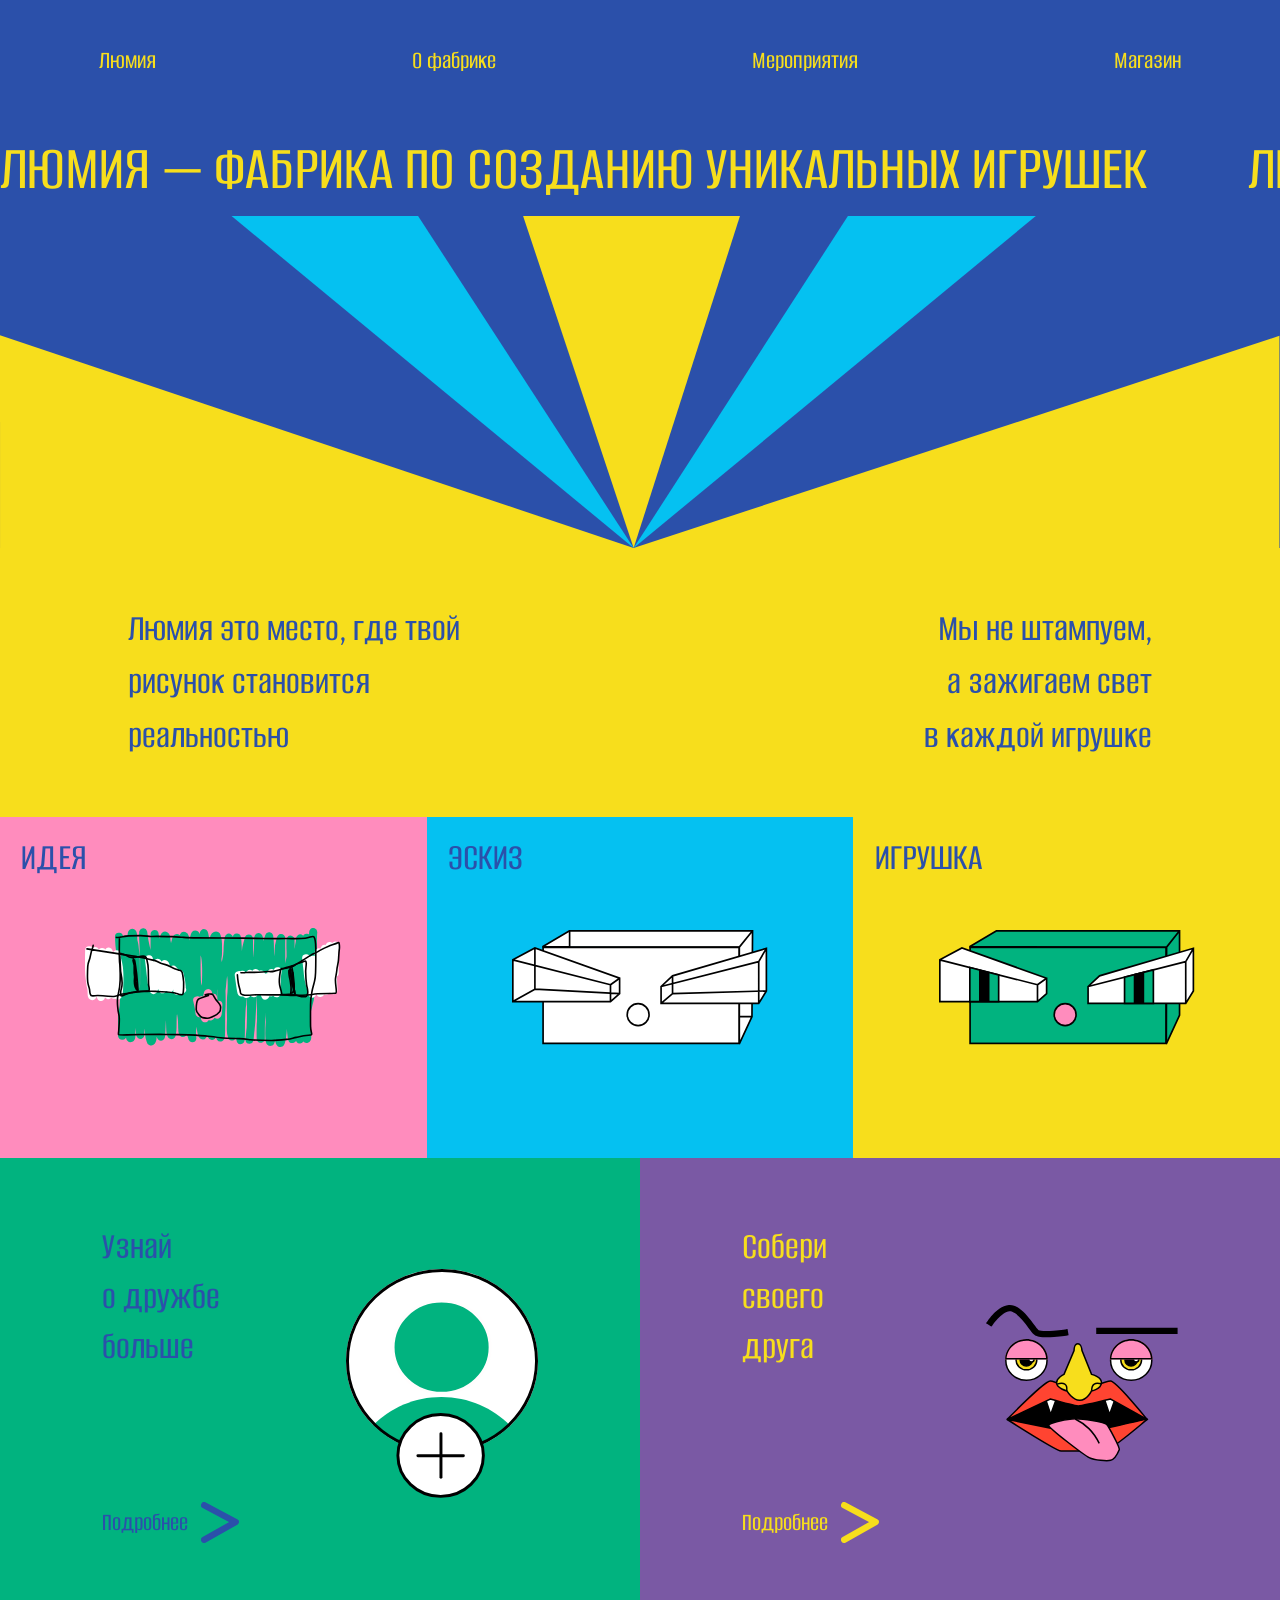
==== index.html @ 4b344abc "о нас и мероприятия" ====
<!DOCTYPE html>
<html lang="ru">
<head>
    <meta charset="UTF-8">
    <meta name="viewport" content="width=device-width, initial-scale=1.0">
    <title>Люмия - Главная</title>
    <link rel="stylesheet" href="css/style.css">
    <script src="js/script.js" defer></script>
</head>
<body class="index-page">
<nav class="main-nav">
    <a href="index.html">Люмия</a>
    <a href="about.html">О фабрике</a>
    <a href="events.html">Мероприятия</a>
    <a href="shop.html">Магазин</a>
</nav>

   <!-- Бегущая строка -->
   <div class="marquee-container">
        <div class="marquee-content" id="marqueeContent">
            <span class="marquee-text">ЛЮМИЯ — ФАБРИКА ПО СОЗДАНИЮ УНИКАЛЬНЫХ ИГРУШЕК</span>
            <span class="marquee-text">ЛЮМИЯ — ФАБРИКА ПО СОЗДАНИЮ УНИКАЛЬНЫХ ИГРУШЕК</span>
            <span class="marquee-text">ЛЮМИЯ — ФАБРИКА ПО СОЗДАНИЮ УНИКАЛЬНЫХ ИГРУШЕК</span>
            <span class="marquee-text">ЛЮМИЯ — ФАБРИКА ПО СОЗДАНИЮ УНИКАЛЬНЫХ ИГРУШЕК</span>
        </div>
    </div>
    <!-- Фото лучей на всю ширину -->
    <div class="rays-container">
        <img src="images/rays.svg" alt="Лучи" class="rays-image">
    </div>

    <!-- Желтый прямоугольник с текстом -->
    <div class="info-banner">
        <div class="info-banner-left">
            Люмия это место, где твой <br>
            рисунок становится<br>
            реальностью
        </div>
        <div class="info-banner-right">
            Мы не штампуем,<br>
            а зажигаем свет<br>
            в каждой игрушке
        </div>
    </div>

     <!-- Три прямоугольника -->
    <div class="process-steps">
        <!-- Розовый - ИДЕЯ -->
        <div class="process-step pink">
            <img src="images/idea.svg" alt="Идея" class="process-image">
            <div class="process-label">ИДЕЯ</div>
        </div>
        
        <!-- Голубой - ЭСКИЗ -->
        <div class="process-step blue">
            <img src="images/drawing.svg" alt="Эскиз" class="process-image">
            <div class="process-label">ЭСКИЗ</div>
        </div>
        
        <!-- Желтый - ИГРУШКА -->
        <div class="process-step yellow">
            <img src="images/cat.svg" alt="Игрушка" class="process-image">
            <div class="process-label">ИГРУШКА</div>
        </div>
    </div>

    <!-- Два прямоугольника снизу -->
    <div class="bottom-sections">
        <!-- Первый: Зеленый -->
        <div class="bottom-section green">
            <div class="section-left">
                <div class="section-title">
                    Узнай <br>
                    о дружбе <br>
                    больше
                </div>
                <a href="https://obyrako8a-ai.github.io/Friends/" class="section-button">
                    <span class="button-text">Подробнее</span>
                    <img src="images/arrow_blue.svg" alt="arrow" class="button-arrow">
                </a>
            </div>
            <div class="section-right">
                <img src="images/icon.svg" alt="Icon" class="section-image">
            </div>
        </div>
        
        <!-- Второй: Фиолетовый -->
        <div class="bottom-section purple">
            <div class="section-left">
                <div class="section-title purple-title">
                    Собери <br>
                    своего <br>
                    друга
                </div>
                <a href="https://obyrako8a-ai.github.io/Lumiya/" class="section-button purple-button">
                    <span class="button-text">Подробнее</span>
                    <img src="images/arrow_yellow.svg" alt="arrow" class="button-arrow">
                </a>
            </div>
            <div class="section-right">
                <img src="images/face.svg" alt="Face" class="section-image">
            </div>
        </div>
    </div>

</body>
</html>
---- css/style.css ----
/* БАЗОВЫЕ СБРОСЫ */
* {
    margin: 0;
    padding: 0;
    box-sizing: border-box;
}

@font-face {
  font-family: 'AlumniSans';
  src: url('../fonts/AlumniSans-Medium.ttf') format('truetype');
  font-weight: 500;
  font-style: normal;
  font-display: swap;
}

body {
    font-family: 'AlumniSans', sans-serif;
}

.main-nav {
    background: #2B50AA;
    backdrop-filter: blur(10px);
    display: flex;
    justify-content: center;
    gap: 20vw;
    padding: 5vh 5vw;
    margin-bottom: 0vh;
    position: relative;
    z-index: 10;
}

.main-nav a {
    font-family: 'AlumniSans', sans-serif;
    font-weight: 500;
    color: #F7DE1C;
    text-decoration: none;
    font-size: 2vw;
    transition: color 0.2s;
    white-space: nowrap;
}

.main-nav a:hover {
  color: #fff;
}

/* ГЛАВНАЯ */
.index-page {
    background-color: #2B50AA;
    min-height: 100vh; 
}

/* БЕГУЩАЯ СТРОКА */
.marquee-container {
    width: 100%;
    overflow: hidden;
    background-color: transparent;
    padding: 1vh 0;
    margin-top: 0;
}

.marquee-content {
    display: flex;
    white-space: nowrap;
    animation: marquee 5s linear infinite;
    gap: 100px;
}

.marquee-text {
    display: inline-block;
    font-family: 'AlumniSans', sans-serif;
    font-weight: 500;
    font-size: 5vw;
    color: #F7DE1C;
    white-space: nowrap;
}

/* Анимация бегущей строки */
@keyframes marquee {
    0% {
        transform: translateX(0);
    }
    100% {
        transform: translateX(-50%);
    }
}

/* Остановка анимации при наведении */
.marquee-container:hover .marquee-content {
    animation-play-state: paused;
}

/* КОНТЕЙНЕР ДЛЯ ЛУЧЕЙ */
.rays-container {
    width: 100%;
    overflow-x: hidden;
}

/* Фото лучей на всю ширину без изменения размера */
.rays-image {
    width: 100%;
    height: auto;
    display: block;
}

/* ЖЕЛТЫЙ ПРЯМОУГОЛЬНИК С ТЕКСТОМ */
.info-banner {
    width: 100%;
    background-color: #F7DE1C;
    display: flex;
    justify-content: space-between;
    align-items: center;
    padding: 6vh 10vw;
    gap: 4vw;
}

.info-banner-left,
.info-banner-right {
    font-family: 'AlumniSans', sans-serif;
    font-weight: 500;
    font-size: 3vw;
    color: #2B50AA;
    line-height: 1.4;
    flex: 1;
}

.info-banner-left {
    text-align: left;
}

.info-banner-right {
    text-align: right;
}

/* ТРИ ПРЯМОУГОЛЬНИКА */
.process-steps {
    display: flex;
    width: 100%;
    gap: 0;
}

.process-step {
    position: relative;
    flex: 1;
    aspect-ratio: 1 / 0.8;
    display: flex;
    align-items: center;
    justify-content: center;
    overflow: hidden;
}

/* Цвета прямоугольников */
.process-step.pink {
    background-color: #FF8CBD;
}

.process-step.blue {
    background-color: #05C1F1;
}

.process-step.yellow {
    background-color: #F7DE1C;
}

/* Фото внутри прямоугольника */
.process-image {
    width: 20vw;
    height: auto;
    display: block;
    z-index: 1;
}

/* Текст в левом верхнем углу */
.process-label {
    position: absolute;
    top: 5%;
    left: 5%;
    font-family: 'AlumniSans', sans-serif;
    font-weight: 500;
    font-size: 3vw;
    color: #2B50AA;
    z-index: 2;
    margin: 0;
    padding: 0;
}

/* ДВА ПРЯМОУГОЛЬНИКА СНИЗУ */
.bottom-sections {
    display: flex;
    width: 100%;
    gap: 0;
}

.bottom-section {
    position: relative;
    min-height: 50vh;
    flex: 1;
    aspect-ratio: 1 / 0.6;
    display: flex;
    justify-content: space-between;
    align-items: center;
    padding: 5% 8%;
    overflow: hidden;
}

/* Цвета прямоугольников */
.bottom-section.green {
    background-color: #01B37F;
}

.bottom-section.purple {
    background-color: #7A59A4;
}

/* Левая часть с текстом */
.section-left {
    display: flex;
    flex-direction: column;
    justify-content: space-between;
    height: 100%;
    z-index: 2;
}

/* Заголовок */
.section-title {
    font-family: 'AlumniSans', sans-serif;
    font-weight: 500;
    font-size: 3vw;
    color: #2B50AA;
    line-height: 1.3;
    margin-bottom: 4vh;
}

/* Фиолетовый прямоугольник - желтый текст */
.section-title.purple-title {
    color: #F7DE1C;
}

/* Кнопка */
.section-button {
    display: inline-flex;
    align-items: center;
    gap: 1vw;
    text-decoration: none;
    cursor: pointer;
    transition: transform 0.2s ease;
}

.section-button:hover {
    transform: translateX(0.5vw);
}

.button-text {
    font-family: 'AlumniSans', sans-serif;
    font-weight: 500;
    font-size: 2vw;
    color: #2B50AA;
}

/* Фиолетовый прямоугольник - желтая кнопка */
.purple-button .button-text {
    color: #F7DE1C;
}

.button-arrow {
    width: clamp(24px, 3vw, 40px);
    height: auto;
}

/* Правая часть с фото */
.section-right {
    display: flex;
    align-items: center;
    justify-content: center;
    z-index: 2;
}

.section-image {
    width: 5vw;
    height: auto;
    max-width: none;
    min-width: 15vw;
}

/* О ФАБРИКЕ */
.about-page {
    background-color: #05C1F1;
    min-height: 100vh;
    overflow-x: hidden;
}

/* Бегущая строка */
.about-page .marquee-container {
    margin-top: 0;
    padding: 1vh 0;
}

.about-page .marquee-text {
    color: #2B50AA;
    font-size: 5vw;
}

/* Блоки */
.about-layout {
    display: flex;
    width: 100%;
    align-items: flex-start;
}

.about-layout.reverse {
    flex-direction: row-reverse;
}

.about-left {
    width: 50%;
    flex-shrink: 0; 
    display: flex;
    align-items: flex-start;
    justify-content: flex-start;
}

.about-right {
    width: 50%;
    flex-shrink: 0;
    display: flex;
    flex-direction: column;
    justify-content: center;
}

/* Общие стили для фото */
.about-image {
    width: 100%;
    height: auto;
    display: block;
}

/* Зеленый прямоугольник */
.about-right.green {
    background-color: #01B37F;
    padding: 4vw 5vw;
}

.about-title.green-title {
    font-family: 'AlumniSans', sans-serif;
    font-weight: 500;
    font-size: 4vw;
    color: #2B50AA;
    margin-bottom: 2vh;
}

.about-text.green-text {
    font-family: 'AlumniSans', sans-serif;
    font-weight: 500;
    font-size: 2.5vw;
    color: #2B50AA;
    line-height: 1.4;
    margin: 0;
}

/* Фиолетовый прямоугольник */
.about-right.purple-bg {
    background-color: #7A59A4;
    padding: 4vw 5vw;
}

.about-title.purple-title {
    font-family: 'AlumniSans', sans-serif;
    font-weight: 500;
    font-size: 4vw;
    color: #F7DE1C;
    margin-bottom: 2vh;
}

.about-text.purple-text {
    font-family: 'AlumniSans', sans-serif;
    font-weight: 500;
    font-size: 2.5vw;
    color: #F7DE1C;
    line-height: 1.4;
    margin: 0;
}

/* Розовый прямоугольник */
.about-right.pink {
    background-color: #FF8CBD;
    padding: 4vw 5vw;
}

.about-title.pink-title {
    font-family: 'AlumniSans', sans-serif;
    font-weight: 500;
    font-size: 4vw;
    color: #2B50AA;
    margin-bottom: 2vh;
}

.about-text.pink-text {
    font-family: 'AlumniSans', sans-serif;
    font-weight: 500;
    font-size: 2.5vw;
    color: #2B50AA;
    line-height: 1.4;
    margin: 0;
}
/* Анимация переключения фото (общие стили) */
.image-switch {
    position: relative;
    width: 100%;
    overflow: hidden;
}

.image-switch .about-image {
    width: 100%;
    height: auto;
    display: block;
}

/* Анимация для первого блока (house) */
.image-switch .image-3d {
    position: relative;
    opacity: 1;
    animation: fade3D 4s infinite;
}

.image-switch .image-house {
    position: absolute;
    top: 0;
    left: 0;
    opacity: 0;
    animation: fadeHouse 4s infinite;
}

/* Анимация для второго блока (office) */
.image-switch .image-office-3d {
    position: relative;
    opacity: 1;
    animation: fadeOffice3D 4s infinite;
}

.image-switch .image-office {
    position: absolute;
    top: 0;
    left: 0;
    opacity: 0;
    animation: fadeOffice 4s infinite;
}

/* Анимация для третьего блока (factory) */
.image-switch .image-factory-3d {
    position: relative;
    opacity: 1;
    animation: fadeFactory3D 4s infinite;
}

.image-switch .image-factory {
    position: absolute;
    top: 0;
    left: 0;
    opacity: 0;
    animation: fadeFactory 4s infinite;
}

/* Ключевые кадры для первого блока */
@keyframes fade3D {
    0% { opacity: 1; }
    45% { opacity: 1; }
    50% { opacity: 0; }
    95% { opacity: 0; }
    100% { opacity: 1; }
}

@keyframes fadeHouse {
    0% { opacity: 0; }
    45% { opacity: 0; }
    50% { opacity: 1; }
    95% { opacity: 1; }
    100% { opacity: 0; }
}

/* Ключевые кадры для второго блока */
@keyframes fadeOffice3D {
    0% { opacity: 1; }
    45% { opacity: 1; }
    50% { opacity: 0; }
    95% { opacity: 0; }
    100% { opacity: 1; }
}

@keyframes fadeOffice {
    0% { opacity: 0; }
    45% { opacity: 0; }
    50% { opacity: 1; }
    95% { opacity: 1; }
    100% { opacity: 0; }
}

/* Ключевые кадры для третьего блока */
@keyframes fadeFactory3D {
    0% { opacity: 1; }
    45% { opacity: 1; }
    50% { opacity: 0; }
    95% { opacity: 0; }
    100% { opacity: 1; }
}

@keyframes fadeFactory {
    0% { opacity: 0; }
    45% { opacity: 0; }
    50% { opacity: 1; }
    95% { opacity: 1; }
    100% { opacity: 0; }
}

/* МЕРОПРИЯТИЯ */
.events-page {
    background-color: #F7DE1C;
    min-height: 100vh;
}

/* Бегущая строка */
.events-page .marquee-container {
    padding: 1vh 0;
    margin-top: 0;
    margin-bottom: 2vh;
}

.events-page .marquee-text.events-marquee {
    color: #2B50AA;
    font-size: 5vw;
    font-family: 'AlumniSans', sans-serif;
    font-weight: 500;
    white-space: nowrap;
}

/* Блок с фото и красным прямоугольником */
.events-layout {
    display: flex;
    width: 100%;
    align-items: flex-start;
}

/* Левая колонка - фото */
.events-left {
    width: 57%;
    flex-shrink: 0;
    display: flex;
    align-items: flex-start;
    justify-content: flex-start;
}

/* Фото red_poster */
.events-image {
    width: 100%;
    height: auto;
    display: block;
}

/* Правая колонка - красный прямоугольник */
.events-right.red {
    width: 43%;
    flex-shrink: 0;
    background-color: #FF4431;
    display: flex;
    flex-direction: column;
    justify-content: center;
    padding: 4.6vw 5vw;
    min-height: 100%;
}

/* Заголовок */
.events-title {
    font-family: 'AlumniSans', sans-serif;
    font-weight: 500;
    font-size: 4vw;
    color: #F7DE1C;
    line-height: 1.2;
    margin-bottom: 2vh;
}

/* Дата */
.events-date {
    font-family: 'AlumniSans', sans-serif;
    font-weight: 500;
    font-size: 2vw;
    color: #F7DE1C;
    margin-bottom: 4vh;
}

/* Кнопка */
.events-button {
    display: inline-flex;
    align-items: center;
    gap: 1vw;
    text-decoration: none;
    cursor: pointer;
    transition: transform 0.2s ease;
}

.events-button:hover {
    transform: translateX(0.5vw);
}

.events-button .button-text {
    font-family: 'AlumniSans', sans-serif;
    font-weight: 500;
    font-size: 2vw;
    color: #F7DE1C;
}

.events-button .button-arrow {
    width: 1vw;
    height: auto;
}

/* МАГАЗИН */
.shop-page {
    background-color: #2B50AA;
    min-height: 100vh;
    overflow-x: hidden;
}

/* Бегущая строка на странице магазина */
.shop-page .marquee-container {
    padding: 1vh 0;
    margin-bottom: 0;
    margin-top: 0;
}

.shop-page .marquee-text.shop-marquee {
    color: #F7DE1C;
    font-size: 5vw;
    font-family: 'AlumniSans', sans-serif;
    font-weight: 500;
    white-space: nowrap;
}

/* Стили для трех прямоугольников на странице магазина */
.shop-rectangles {
    display: flex;
    width: 100%;
    height: 40vh;
    min-height: 200px;
    gap: 0;
    overflow: visible;
}

.rectangle {
    flex: 1;
    height: 100%;
}

.yellow {
    background-color: #F7DE1C;
}

.blue {
    background-color: #05C1F1;
}

/* Стиль для ссылки корзины */
.basket-link {
    position: absolute;
    right: 1.5vw;
    top: 35%;
    transform: translateY(-50%);
    text-decoration: none;
    cursor: pointer;
    z-index: 20;
}

/* Стиль для иконки корзины */
.basket-icon {
    width: clamp(20px, 3vw, 50px);
    height: auto;
    transition: opacity 0.2s, transform 0.2s;
}

.basket-icon:hover {
    opacity: 0.7;
    transform: scale(1.1);
}

/* Стили для карточки товара (первый желтый прямоугольник) */
.product-card {
    position: relative;
    text-decoration: none;
    display: block;
    overflow: hidden;
    transition: transform 0.3s ease, z-index 0s;
}
.product-card:hover {
    transform: scale(1.05);
    z-index: 10;
}
/* Фото книги - нижний слой */
.product-image {
    position: absolute;
    top: 50%;
    left: 50%;
    transform: translate(-50%, -50%);
    width: 60%;
    height: auto;
    z-index: 1;
    pointer-events: none;
}
/* Надпись КНИГА внизу слева */
.product-name {
    position: absolute;
    bottom: 5%;
    left: 5%; 
    font-family: 'AlumniSans', sans-serif;
    font-weight: 500;
    font-size: clamp(16px, 5vw, 36px);
    color: #2B50AA;
    margin: 0;
    padding: 0;
    z-index: 2;
}

/* Кнопка плюс внизу справа */
.plus-button {
    position: absolute;
    bottom: 5%;
    right: 5%;
    width: 8%;
    max-width: 50px;
    min-width: 30px;
    height: auto;
    aspect-ratio: 1 / 1;
    cursor: pointer;
    transition: transform 0.2s;
    z-index: 3;
}

/* Горизонтальная палочка плюса */
.plus-button::before {
    content: '';
    position: absolute;
    top: 50%;
    left: 0;
    width: 100%;
    height: 12%;
    background-color: #2B50AA;
    transform: translateY(-50%);
}

/* Вертикальная палочка плюса */
.plus-button::after {
    content: '';
    position: absolute;
    top: 0;
    left: 50%;
    width: 12%;
    height: 100%;
    background-color: #2B50AA;
    transform: translateX(-50%);
}

/* Эффект при наведении на кнопку плюс */
.plus-button:hover {
    opacity: 0.7;
    transform: scale(1.1);
}

.plus-button:hover::before,
.plus-button:hover::after {
    transition: opacity 0.2s, transform 0.2s;
}

/* АСТРАНИЦА ОШИБКА 404 */
.error-page {
    margin: 0;
    padding: 0;
    overflow: hidden;
}

/* Контейнер для полноэкранного изображения */
.fullscreen-404 {
    position: fixed;
    top: 0;
    left: 0;
    width: 100%;
    height: 100vh;
    overflow: hidden;
    background-color: #2B50AA;
}

/* Стиль для изображения */
.error-image {
    width: 100%;
    height: 100%;
    object-fit: cover;
    object-position: center;
    display: block;
    z-index: 1;
}

.error-page .main-nav {
    margin-bottom: 0;
}

/* СТРАНИЦА КНИГИ */
.book-page {
    background-color: #F7DE1C;
    min-height: 100vh;
}

/* Верхняя панель с текстом и плюсом */
.book-header {
    display: flex;
    justify-content: space-between;
    align-items: center;
    padding: 3vh 5vw;
    background-color: transparent;
    width: 100%;
}

/* Текст КНИГА слева */
.book-header-text {
    font-family: 'AlumniSans', sans-serif;
    font-weight: 500;
    font-size: clamp(24px, 5vw, 48px);
    color: #2B50AA;
    margin: 0;
}

/* Кнопка плюса справа */
.book-header-plus {
    position: relative;
    width: clamp(30px, 5vw, 50px);
    height: clamp(30px, 5vw, 50px);
    cursor: pointer;
    transition: transform 0.2s;
}

/* Горизонтальная палочка плюса */
.book-header-plus::before {
    content: '';
    position: absolute;
    top: 50%;
    left: 0;
    width: 100%;
    height: 4px;
    background-color: #2B50AA;
    transform: translateY(-50%);
}

/* Вертикальная палочка плюса */
.book-header-plus::after {
    content: '';
    position: absolute;
    top: 0;
    left: 50%;
    width: 4px;
    height: 100%;
    background-color: #2B50AA;
    transform: translateX(-50%);
}

/* Эффект при наведении на плюс */
.book-header-plus:hover {
    transform: scale(1.1);
}

.book-header-plus:hover::before,
.book-header-plus:hover::after {
    background-color: #05C1F1;
}

/* Контейнер для контента книги */
.book-container {
    max-width: 1200px;
    margin: 0 auto;
    padding: 2vh 5vw;
    text-align: center;
}

/* Обертка для фото - центрирование */
.book-image-wrapper {
    display: flex;
    justify-content: center;
    align-items: center;
    margin: 4vh 0;
}

/* Стиль для фото  */
.book-image {
    width: 50%;
    height: auto;
    display: block;
}

/* Описание книги */
.book-description {
    background-color: #F7DE1C;
    border-radius: 20px;
    padding: 5vh 5vw;
    margin: 3vh 0;
    text-align: left;
}

.book-description p {
    font-family: 'AlumniSans', sans-serif;
    font-weight: 500;
    font-size: clamp(16px, 2vw, 24px);
    color: #2B50AA;
    line-height: 1.6;
    margin: 0;
}

form {
  width: 460px;
  margin: 15px auto;
  background: white;
  padding: 30px;
  border-radius: 18px;
  box-shadow: 0 4px 12px rgba(0,0,0,0.1);
}

input, select, button {
  font-family: inherit;
  font-size: 17px;
  font-weight: 400;
  width: 100%;
  padding: 14px 16px;
  margin-bottom: 16px;
  border: 1px solid #ccc;
  border-radius: 12px;
  background: #fff;
  transition: all 0.2s;
}

input:focus, select:focus {
  border-color: #0071e3;
  outline: none;
  box-shadow: 0 0 0 4px rgba(0,113,227,0.2);
}

button {
  background: #0071e3;
  color: white;
  border: none;
  font-weight: 600;
  cursor: pointer;
}

button:hover {
  background: #005bbf;
}

.names, .birthdate, .phone-group {
  display: flex;
  gap: 12px;
}
.names input, .birthdate select, .phone-group select {
  width: calc(50% - 6px);
}

/* Вертикальная группа радиокнопок */
.radio-group {
  display: flex;
  flex-direction: column;
  gap: 10px;
  margin-bottom: 16px;
}
.radio-group label, .checkbox-group label {
  display: flex;
  align-items: center;
  gap: 12px;
  font-size: 16px;
}
input[type="radio"], input[type="checkbox"] {
  width: 20px;
  height: 20px;
  margin: 0;
}

.placeholder-field {
  position: relative;
  display: block;
  margin-bottom: 16px;
}

.placeholder-field input {
  width: 100%;
  padding: 20px 12px 8px 12px;
  border: 1px solid #ccc;
  border-radius: 12px;
  font-size: 17px;
}

.placeholder-field::before {
  content: attr(data-placeholder);
  position: absolute;
  left: 12px;
  top: 50%;
  transform: translateY(-50%);
  color: #888;
  font-size: 17px;
  transition: 0.2s ease;
  pointer-events: none;
}
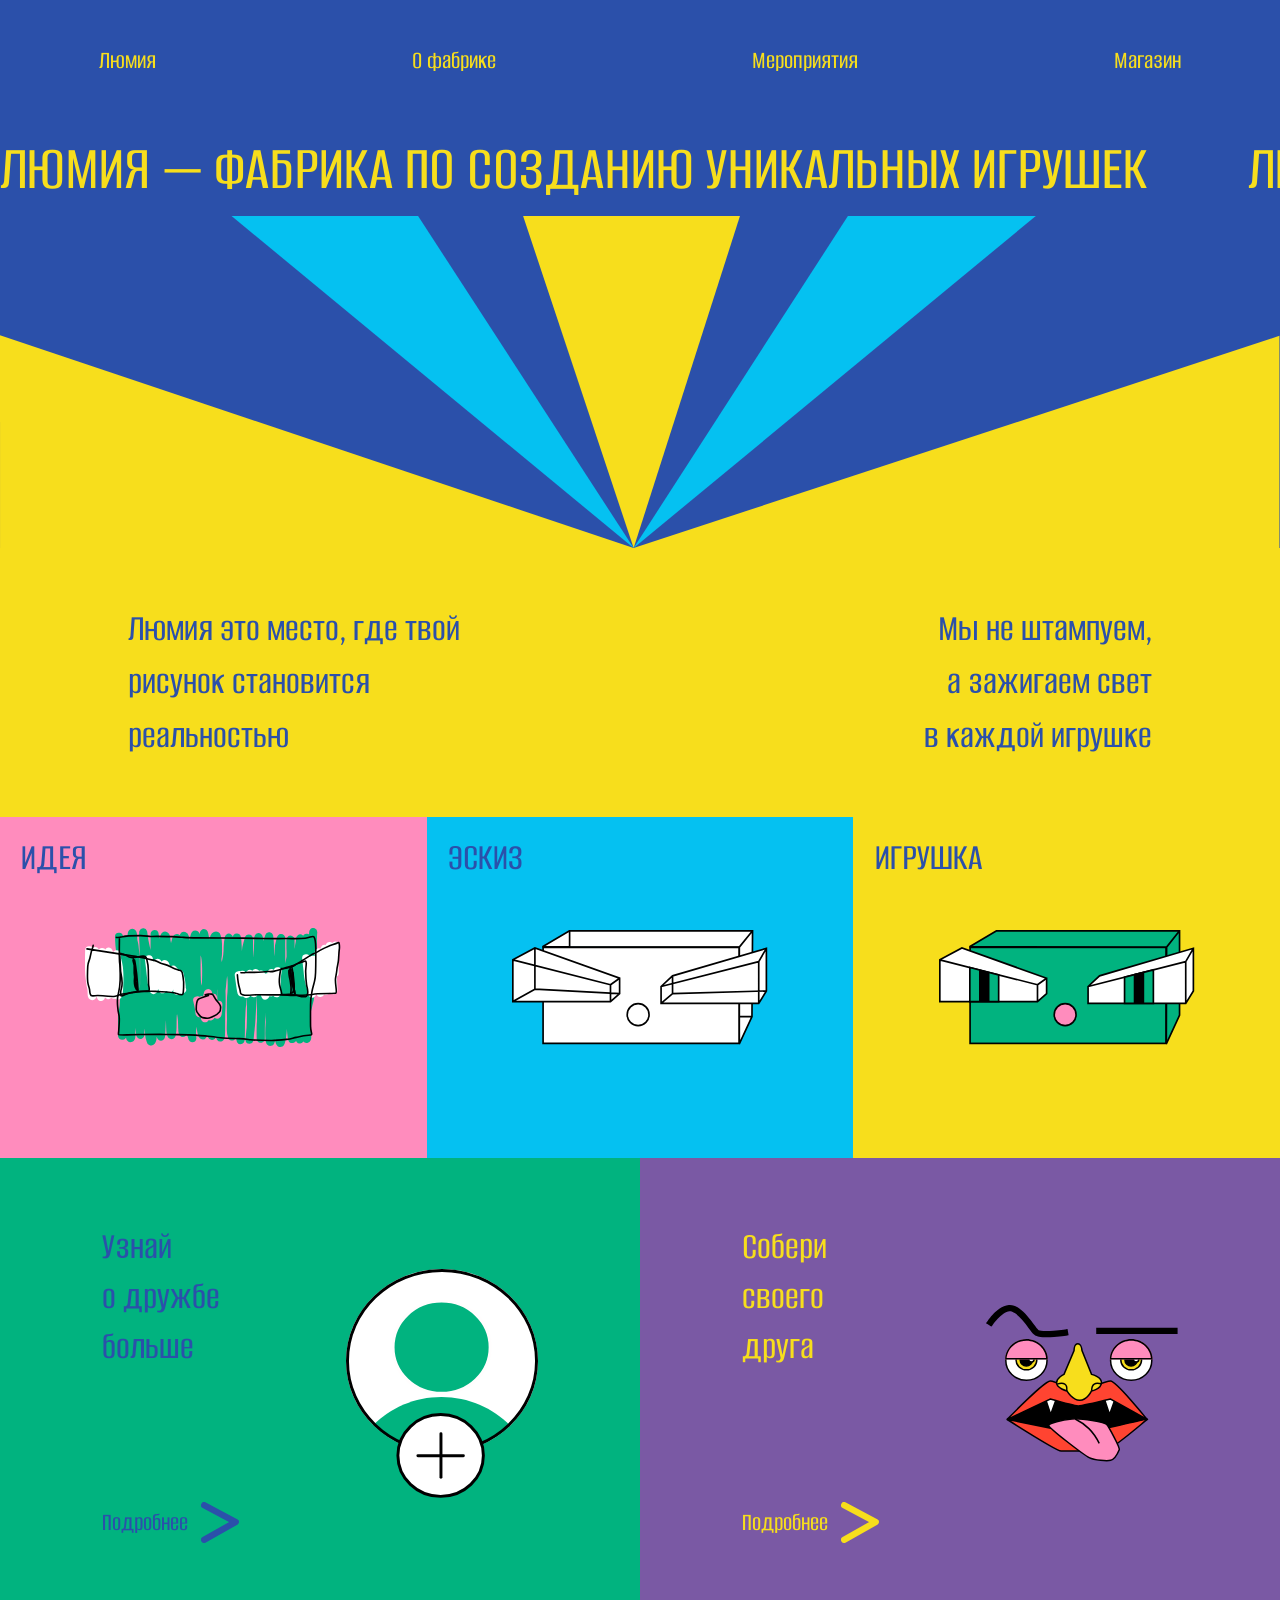
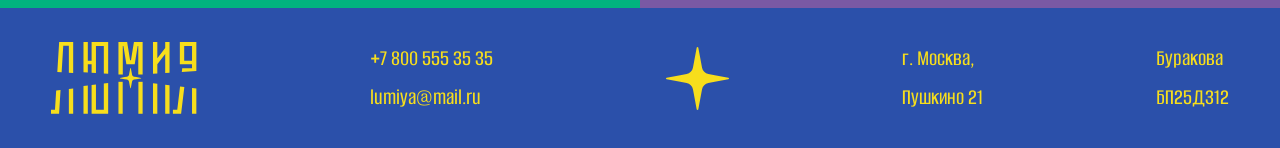
==== commit 32c281d2: "Футер" ====
--- a/index.html
+++ b/index.html
@@ -103,5 +103,27 @@
         </div>
     </div>
 
+<!-- Подвал -->
+<footer class="footer">
+    <div class="footer-logo">
+        <img src="images/logo.svg" alt="Люмия" class="footer-logo-img">
+    </div>
+    <div class="footer-contacts">
+        <span>+7 800 555 35 35</span>
+        <span>lumiya@mail.ru</span>
+    </div>
+    <div class="footer-star">
+        <img src="images/star.svg" alt="Звезда" class="footer-star-img">
+    </div>
+    <div class="footer-address">
+        <span>г. Москва,</span>
+        <span>Пушкино 21</span>
+    </div>
+    <div class="footer-reg">
+        <span>Буракова</span>
+        <span>БП25Д312</span>
+    </div>
+</footer>
+
 </body>
 </html>
--- a/css/style.css
+++ b/css/style.css
@@ -609,6 +609,65 @@
 .events-button .button-arrow {
     width: 1vw;
     height: auto;
+}
+
+/* ПЛАШКИ МЕРОПРИЯТИЙ */
+.events-right.pink,
+.events-right.purple,
+.events-right.dark-blue,
+.events-right.blue {
+    width: 43%;
+    flex-shrink: 0;
+    display: flex;
+    flex-direction: column;
+    justify-content: center;
+    padding: 4.6vw 5vw;
+    min-height: 100%;
+}
+
+.events-right.pink {
+    background-color: #FF8CBD;
+}
+
+.events-right.purple {
+    background-color: #7A59A4;
+}
+
+.events-right.dark-blue {
+    background-color: #2B50AA;
+}
+
+.events-right.blue {
+    background-color: #05C1F1;
+}
+
+.events-left {
+    width: 57%;
+    flex-shrink: 0;
+    display: flex;
+    align-items: flex-start;
+    justify-content: flex-start;
+    align-self: stretch;
+}
+
+.events-image {
+    width: 100%;
+    height: 100%;
+    display: block;
+    object-fit: cover;
+}
+
+/* Тёмный текст для светлых плашек (розовая, голубая) */
+.events-title.dark {
+    color: #2B50AA;
+}
+
+.events-date.dark {
+    color: #2B50AA;
+}
+
+.button-text.dark {
+    color: #2B50AA;
 }
 
 /* МАГАЗИН */
@@ -907,96 +966,204 @@
     margin: 0;
 }
 
-form {
-  width: 460px;
-  margin: 15px auto;
-  background: white;
-  padding: 30px;
-  border-radius: 18px;
-  box-shadow: 0 4px 12px rgba(0,0,0,0.1);
-}
-
-input, select, button {
-  font-family: inherit;
-  font-size: 17px;
-  font-weight: 400;
+/* ФОРМА */
+.form-box {
+    background: #05C1F1;
+    border: 3px solid #2B50AA;
+    border-radius: 4px;
+    width: 94%;
+    max-width: 520px;
+    padding: 32px 36px 36px;
+    position: relative;
+}
+
+.form-title {
+    font-size: 32px;
+    color: #2B50AA;
+    margin-bottom: 24px;
+    line-height: 1.1;
+}
+
+.form-field {
+    background: #F7DE1C;
+    border-radius: 4px;
+    margin-bottom: 14px;
+    position: relative;
+}
+
+.form-field input,
+.form-field select {
+    width: 100%;
+    background: transparent;
+    border: none;
+    outline: none;
+    font-family: 'AlumniSans', sans-serif;
+    font-weight: 500;
+    font-size: 20px;
+    color: #2B50AA;
+    padding: 16px 18px;
+    font-style: italic;
+}
+
+.form-field select option {
+    color: #2B50AA;
+    background: #F7DE1C;
+    font-style: normal;
+}
+
+.form-field input::placeholder {
+    color: #2B50AAaa;
+    font-style: italic;
+}
+
+.form-field select.placeholder-active {
+    color: #2B50AAaa;
+    font-style: italic;
+}
+
+.form-field .chevron {
+    position: absolute;
+    right: 16px;
+    top: 50%;
+    transform: translateY(-50%);
+    pointer-events: none;
+    color: #2B50AA;
+    font-size: 20px;
+}
+
+.submit-btn {
+    width: 100%;
+    background: #2B50AA;
+    border: none;
+    border-radius: 4px;
+    padding: 18px;
+    cursor: pointer;
+    margin-top: 4px;
+    font-family: 'AlumniSans', sans-serif;
+    font-weight: 500;
+    font-size: 24px;
+    color: #F7DE1C;
+    letter-spacing: 0.5px;
+    transition: background 0.2s;
+}
+
+.submit-btn:hover {
+    background: #1a3a8a;
+}
+
+.close-btn {
+    position: absolute;
+    top: 12px;
+    right: 16px;
+    background: none;
+    border: none;
+    font-size: 28px;
+    color: #2B50AA;
+    cursor: pointer;
+    line-height: 1;
+    font-family: sans-serif;
+}
+
+.close-btn:hover {
+    opacity: 0.7;
+}
+
+.success-msg {
+    display: none;
+    text-align: center;
+    padding: 24px 0;
+}
+
+.success-msg .check {
+    font-size: 48px;
+    color: #01B37F;
+    margin-bottom: 12px;
+}
+
+.success-msg p {
+    font-size: 22px;
+    color: #2B50AA;
+}
+
+  /* OVERLAY */
+.overlay {
+  position: fixed;
+  top: 0;
+  left: 0;
   width: 100%;
-  padding: 14px 16px;
-  margin-bottom: 16px;
-  border: 1px solid #ccc;
-  border-radius: 12px;
-  background: #fff;
-  transition: all 0.2s;
-}
-
-input:focus, select:focus {
-  border-color: #0071e3;
-  outline: none;
-  box-shadow: 0 0 0 4px rgba(0,113,227,0.2);
-}
-
-button {
-  background: #0071e3;
-  color: white;
-  border: none;
-  font-weight: 600;
-  cursor: pointer;
-}
-
-button:hover {
-  background: #005bbf;
-}
-
-.names, .birthdate, .phone-group {
+  height: 100%;
+  background: rgba(43, 80, 170, 0.55);
+  display: none;
+  align-items: center;
+  justify-content: center;
+  z-index: 1000;
+}
+
+.overlay.show {
   display: flex;
-  gap: 12px;
-}
-.names input, .birthdate select, .phone-group select {
-  width: calc(50% - 6px);
-}
-
-/* Вертикальная группа радиокнопок */
-.radio-group {
-  display: flex;
-  flex-direction: column;
-  gap: 10px;
-  margin-bottom: 16px;
-}
-.radio-group label, .checkbox-group label {
-  display: flex;
-  align-items: center;
-  gap: 12px;
-  font-size: 16px;
-}
-input[type="radio"], input[type="checkbox"] {
-  width: 20px;
-  height: 20px;
-  margin: 0;
-}
-
-.placeholder-field {
-  position: relative;
-  display: block;
-  margin-bottom: 16px;
-}
-
-.placeholder-field input {
-  width: 100%;
-  padding: 20px 12px 8px 12px;
-  border: 1px solid #ccc;
-  border-radius: 12px;
-  font-size: 17px;
-}
-
-.placeholder-field::before {
-  content: attr(data-placeholder);
-  position: absolute;
-  left: 12px;
-  top: 50%;
-  transform: translateY(-50%);
-  color: #888;
-  font-size: 17px;
-  transition: 0.2s ease;
-  pointer-events: none;
-}
-
+}
+
+button.events-button {
+    background: none;
+    border: none;
+    padding: 0;
+    cursor: pointer;
+}
+
+/* ПОДВАЛ */
+.footer {
+    width: 100%;
+    height: 15.5vh;
+    background-color: #2B50AA;
+    display: flex;
+    align-items: center;
+    justify-content: space-between;
+    padding: 0 4vw;
+    gap: 2vw;
+}
+
+.footer-logo-img {
+    height: 8vh;
+    width: auto;
+    display: block;
+}
+
+.footer-contacts {
+    display: flex;
+    flex-direction: column;
+    gap: 1vh;
+}
+
+.footer-contacts span,
+.footer-address span,
+.footer-reg span {
+    font-family: 'AlumniSans', sans-serif;
+    font-weight: 500;
+    font-size: 1.8vw;
+    color: #F7DE1C;
+    line-height: 1.3;
+}
+
+.footer-star {
+    display: flex;
+    align-items: center;
+    justify-content: center;
+}
+
+.footer-star-img {
+    height: 7vh;
+    width: auto;
+    display: block;
+}
+
+.footer-address {
+    display: flex;
+    flex-direction: column;
+    gap: 1vh;
+}
+
+.footer-reg {
+    display: flex;
+    flex-direction: column;
+    gap: 1vh;
+}
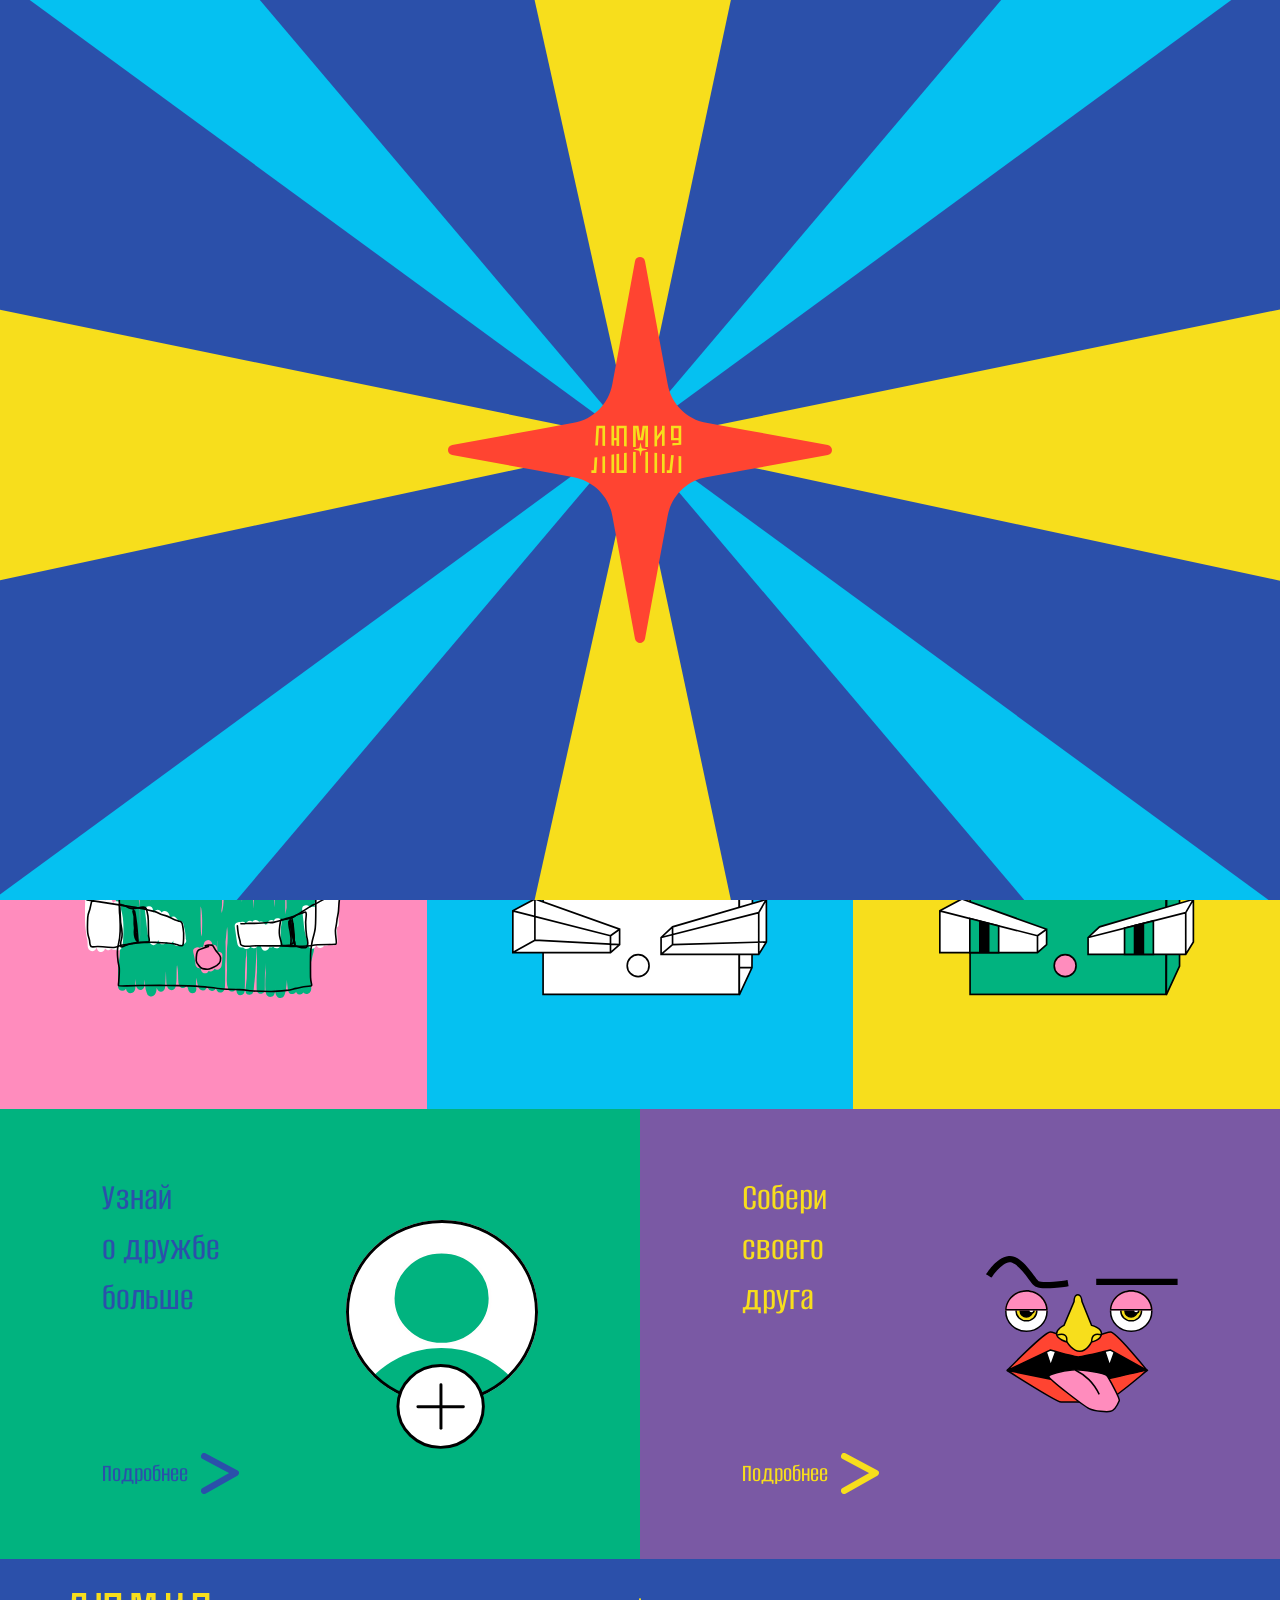
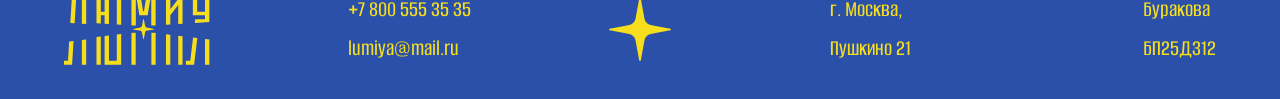
==== commit 6672407a: "заставка" ====
--- a/index.html
+++ b/index.html
@@ -8,6 +8,16 @@
     <script src="js/script.js" defer></script>
 </head>
 <body class="index-page">
+
+<!-- ЗАСТАВКА -->
+<section class="splash-screen" id="splashScreen">
+    <div class="splash-rays">
+        <img src="images/blue_rays.svg" alt="" class="splash-ray splash-ray-blue">
+        <img src="images/yellow_rays.svg" alt="" class="splash-ray splash-ray-yellow">
+    </div>
+    <img src="images/red_star.svg" alt="Люмия" class="splash-star">
+</section>
+
 <nav class="main-nav">
     <a href="index.html">Люмия</a>
     <a href="about.html">О фабрике</a>
--- a/css/style.css
+++ b/css/style.css
@@ -15,32 +15,51 @@
 
 body {
     font-family: 'AlumniSans', sans-serif;
+    padding-top: 8vh;
 }
 
 .main-nav {
-    background: #2B50AA;
-    backdrop-filter: blur(10px);
-    display: flex;
-    justify-content: center;
-    gap: 20vw;
-    padding: 5vh 5vw;
-    margin-bottom: 0vh;
-    position: relative;
-    z-index: 10;
+    display: flex;
+    width: 100%;
+    gap: 0;
+    padding: 0;
+    margin-bottom: 0;
+    position: fixed;
+    top: 0;
+    left: 0;
+    z-index: 1000;
 }
 
 .main-nav a {
     font-family: 'AlumniSans', sans-serif;
     font-weight: 500;
-    color: #F7DE1C;
     text-decoration: none;
     font-size: 2vw;
-    transition: color 0.2s;
+    flex: 1;
+    text-align: center;
+    padding: 2.5vh 0;
+    transition: opacity 0.2s;
     white-space: nowrap;
 }
 
-.main-nav a:hover {
-  color: #fff;
+.main-nav a:nth-child(1) {
+    background-color: #2B50AA;
+    color: #F7DE1C;
+}
+
+.main-nav a:nth-child(2) {
+    background-color: #05C1F1;
+    color: #2B50AA;
+}
+
+.main-nav a:nth-child(3) {
+    background-color: #F7DE1C;
+    color: #2B50AA;
+}
+
+.main-nav a:nth-child(4) {
+    background-color: #2B50AA;
+    color: #F7DE1C;
 }
 
 /* ГЛАВНАЯ */
@@ -697,7 +716,7 @@
     display: flex;
     width: 100%;
     height: 40vh;
-    min-height: 200px;
+    min-height: 0;
     gap: 0;
     overflow: visible;
 }
@@ -728,7 +747,7 @@
 
 /* Стиль для иконки корзины */
 .basket-icon {
-    width: clamp(20px, 3vw, 50px);
+    width: 3vw;
     height: auto;
     transition: opacity 0.2s, transform 0.2s;
 }
@@ -768,7 +787,7 @@
     left: 5%; 
     font-family: 'AlumniSans', sans-serif;
     font-weight: 500;
-    font-size: clamp(16px, 5vw, 36px);
+    font-size: 3vw;
     color: #2B50AA;
     margin: 0;
     padding: 0;
@@ -781,8 +800,6 @@
     bottom: 5%;
     right: 5%;
     width: 8%;
-    max-width: 50px;
-    min-width: 30px;
     height: auto;
     aspect-ratio: 1 / 1;
     cursor: pointer;
@@ -825,25 +842,45 @@
     transition: opacity 0.2s, transform 0.2s;
 }
 
-/* АСТРАНИЦА ОШИБКА 404 */
+.basket-count {
+    position: absolute;
+    top: -0.6vw;
+    right: -0.8vw;
+    min-width: 1.8vw;
+    height: 1.8vw;
+    padding: 0 0.4vw;
+    border-radius: 50%;
+    background-color: #FF4431;
+    color: #F7DE1C;
+    font-family: 'AlumniSans', sans-serif;
+    font-weight: 500;
+    font-size: 1.2vw;
+    display: none;
+    align-items: center;
+    justify-content: center;
+}
+
+.basket-count.show {
+    display: flex;
+}
+
+/* СТРАНИЦА ОШИБКА 404 */
 .error-page {
     margin: 0;
-    padding: 0;
-    overflow: hidden;
+    padding-top: 0vh;
 }
 
 /* Контейнер для полноэкранного изображения */
 .fullscreen-404 {
-    position: fixed;
-    top: 0;
-    left: 0;
-    width: 100%;
-    height: 100vh;
+    position: relative;
+    width: 100%;
+    aspect-ratio: 16 / 10;
     overflow: hidden;
     background-color: #2B50AA;
-}
-
-/* Стиль для изображения */
+    margin: 0;
+    display: block;
+}
+
 .error-image {
     width: 100%;
     height: 100%;
@@ -852,7 +889,6 @@
     display: block;
     z-index: 1;
 }
-
 .error-page .main-nav {
     margin-bottom: 0;
 }
@@ -927,10 +963,9 @@
 
 /* Контейнер для контента книги */
 .book-container {
-    max-width: 1200px;
-    margin: 0 auto;
-    padding: 2vh 5vw;
-    text-align: center;
+    width: 100%;
+    margin: 0;
+    padding: 0 5vw 4vh;
 }
 
 /* Обертка для фото - центрирование */
@@ -960,16 +995,41 @@
 .book-description p {
     font-family: 'AlumniSans', sans-serif;
     font-weight: 500;
-    font-size: clamp(16px, 2vw, 24px);
+    font-size: 3vw;
     color: #2B50AA;
     line-height: 1.6;
     margin: 0;
+    text-align: left;
+}
+
+/* Горизонтальная галерея фото книги */
+.book-gallery {
+    display: flex;
+    gap: 6vw;
+    width: 100%;
+    overflow-x: scroll;
+    overflow-y: hidden;
+    margin-top: 4vh;
+    padding-bottom: 1vh;
+    scroll-behavior: smooth;
+    scrollbar-width: none;
+    -webkit-overflow-scrolling: touch;
+}
+
+.book-gallery::-webkit-scrollbar {
+    display: none;
+}
+
+.book-gallery-img {
+    flex: 0 0 auto;
+    width: 24vw;
+    height: auto;
+    display: block;
 }
 
 /* ФОРМА */
 .form-box {
     background: #05C1F1;
-    border: 3px solid #2B50AA;
     border-radius: 4px;
     width: 94%;
     max-width: 520px;
@@ -1076,7 +1136,7 @@
 
 .success-msg .check {
     font-size: 48px;
-    color: #01B37F;
+    color: #F7DE1C;
     margin-bottom: 12px;
 }
 
@@ -1115,11 +1175,19 @@
     width: 100%;
     height: 15.5vh;
     background-color: #2B50AA;
-    display: flex;
+    display: grid;
+    grid-template-columns: repeat(5, 1fr);
     align-items: center;
-    justify-content: space-between;
-    padding: 0 4vw;
-    gap: 2vw;
+    justify-items: center;
+    padding: 0 5%;
+}
+
+.footer-logo {
+    justify-self: start;
+}
+
+.footer-reg {
+    justify-self: end;
 }
 
 .footer-logo-img {
@@ -1166,4 +1234,254 @@
     display: flex;
     flex-direction: column;
     gap: 1vh;
+}
+
+/* ЗАСТАВКА ГЛАВНОЙ СТРАНИЦЫ */
+.index-page {
+    overflow: hidden;
+}
+
+.splash-screen {
+    position: fixed;
+    top: 0;
+    left: 0;
+    width: 100%;
+    height: 100vh;
+    background-color: #2B50AA;
+    overflow: hidden;
+    display: flex;
+    align-items: center;
+    justify-content: center;
+    z-index: 2000;
+    opacity: 1;
+    transition: opacity 0.8s ease;
+}
+
+.splash-screen.hide {
+    opacity: 0;
+    pointer-events: none;
+}
+.splash-rays {
+    position: absolute;
+    top: 50%;
+    left: 50%;
+    width: 225vw;
+    height: 225vw;
+    transform: translate(-50%, -50%);
+}
+
+.splash-ray {
+    position: absolute;
+    top: 50%;
+    left: 50%;
+    width: 100%;
+    height: 100%;
+    transform: translate(-50%, -50%);
+    object-fit: contain;
+}
+
+.splash-ray-blue {
+    animation: spinClockwise 10s linear infinite;
+}
+
+.splash-ray-yellow {
+    animation: spinCounterClockwise 20s linear infinite;
+}
+
+@keyframes spinClockwise {
+    from { transform: translate(-50%, -50%) rotate(0deg); }
+    to { transform: translate(-50%, -50%) rotate(360deg); }
+}
+
+@keyframes spinCounterClockwise {
+    from { transform: translate(-50%, -50%) rotate(0deg); }
+    to { transform: translate(-50%, -50%) rotate(-360deg); }
+}
+
+.splash-star {
+    position: relative;
+    width: 30vw;
+    height: auto;
+    z-index: 2;
+}
+
+.main-content {
+    position: relative;
+    z-index: 1;
+}
+
+.index-page.splash-active .main-nav,
+.index-page.splash-active .footer {
+    visibility: hidden;
+}
+
+/* АДАПТИВ ДЛЯ ЭКРАНА 768px — СТРАНИЦА О ФАБРИКЕ */
+@media (max-width: 768px) {
+    .about-layout,
+    .about-layout.reverse {
+        flex-direction: column;
+    }
+
+    .about-left,
+    .about-right {
+        width: 100%;
+    }
+
+    .about-title.green-title,
+    .about-title.purple-title,
+    .about-title.pink-title {
+        font-size: 7vw;
+    }
+
+    .about-text.green-text,
+    .about-text.purple-text,
+    .about-text.pink-text {
+        font-size: 4vw;
+    }
+
+    .about-right.green,
+    .about-right.purple-bg,
+    .about-right.pink {
+        padding: 6vw 6vw;
+    }
+}
+
+/* АДАПТИВ ДЛЯ ЭКРАНА 768px — СТРАНИЦА МЕРОПРИЯТИЯ */
+@media (max-width: 768px) {
+    .events-layout,
+    .events-layout.reverse {
+        flex-direction: column;
+    }
+
+    .events-layout.reverse {
+        flex-direction: column-reverse;
+    }
+
+    .events-left {
+        width: 100%;
+        align-self: auto;
+    }
+
+    .events-right.red,
+    .events-right.pink,
+    .events-right.purple,
+    .events-right.dark-blue,
+    .events-right.blue {
+        width: 100%;
+        min-height: auto;
+    }
+
+    .events-image {
+        width: 100%;
+        height: auto;
+        aspect-ratio: 16 / 10;
+        object-fit: cover;
+    }
+
+    .events-title {
+        font-size: 7vw;
+    }
+
+    .events-date {
+        font-size: 4vw;
+    }
+
+    .events-button .button-text {
+        font-size: 4vw;
+    }
+
+    .events-button .button-arrow {
+        width: 3vw;
+    }
+}
+
+/* АДАПТИВ ДЛЯ ЭКРАНА 768px — СТРАНИЦА МАГАЗИН */
+@media (max-width: 768px) {
+    .shop-rectangles {
+        display: flex;
+        flex-direction: column;
+        height: auto;
+        min-height: 0;
+    }
+
+    .rectangle {
+        width: 100%;
+        aspect-ratio: 1 / 1;
+        height: auto;
+        min-height: 0;
+    }
+
+    .product-name {
+        font-size: 4vw;
+    }
+
+    .plus-button {
+        width: 7%;
+        max-width: none;
+        min-width: 0;
+    }
+}
+
+/* АДАПТИВ ДЛЯ ЭКРАНА 768px — ГЛАВНАЯ СТРАНИЦА */
+@media (max-width: 768px) {
+    .process-steps {
+        flex-direction: column;
+    }
+
+    .process-step {
+        width: 100%;
+        aspect-ratio: 1 / 0.8;
+    }
+
+    .process-image {
+        width: 45vw;
+    }
+
+    .process-label {
+        font-size: 6vw;
+    }
+
+    .bottom-sections {
+        flex-direction: column;
+    }
+
+    .bottom-section {
+        width: 100%;
+        aspect-ratio: 1 / 0.6;
+        min-height: 0;
+    }
+
+    .section-title {
+        font-size: 6vw;
+    }
+
+    .button-text {
+        font-size: 4vw;
+    }
+
+    .section-image {
+        width: 10vw;
+        min-width: 25vw;
+    }
+
+    .info-banner {
+        flex-direction: column;
+        gap: 3vh;
+        padding: 4vh 8vw;
+    }
+
+    .info-banner-left,
+    .info-banner-right {
+        font-size: 5vw;
+        text-align: left;
+        flex-direction: column;
+        gap: 0;
+    }
+}
+
+/* АДАПТИВ ДЛЯ ЭКРАНА 768px — СТРАНИЦА 404 */
+@media (max-width: 768px) {
+    .fullscreen-404 {
+        aspect-ratio: 768 / 880;
+    }
 }
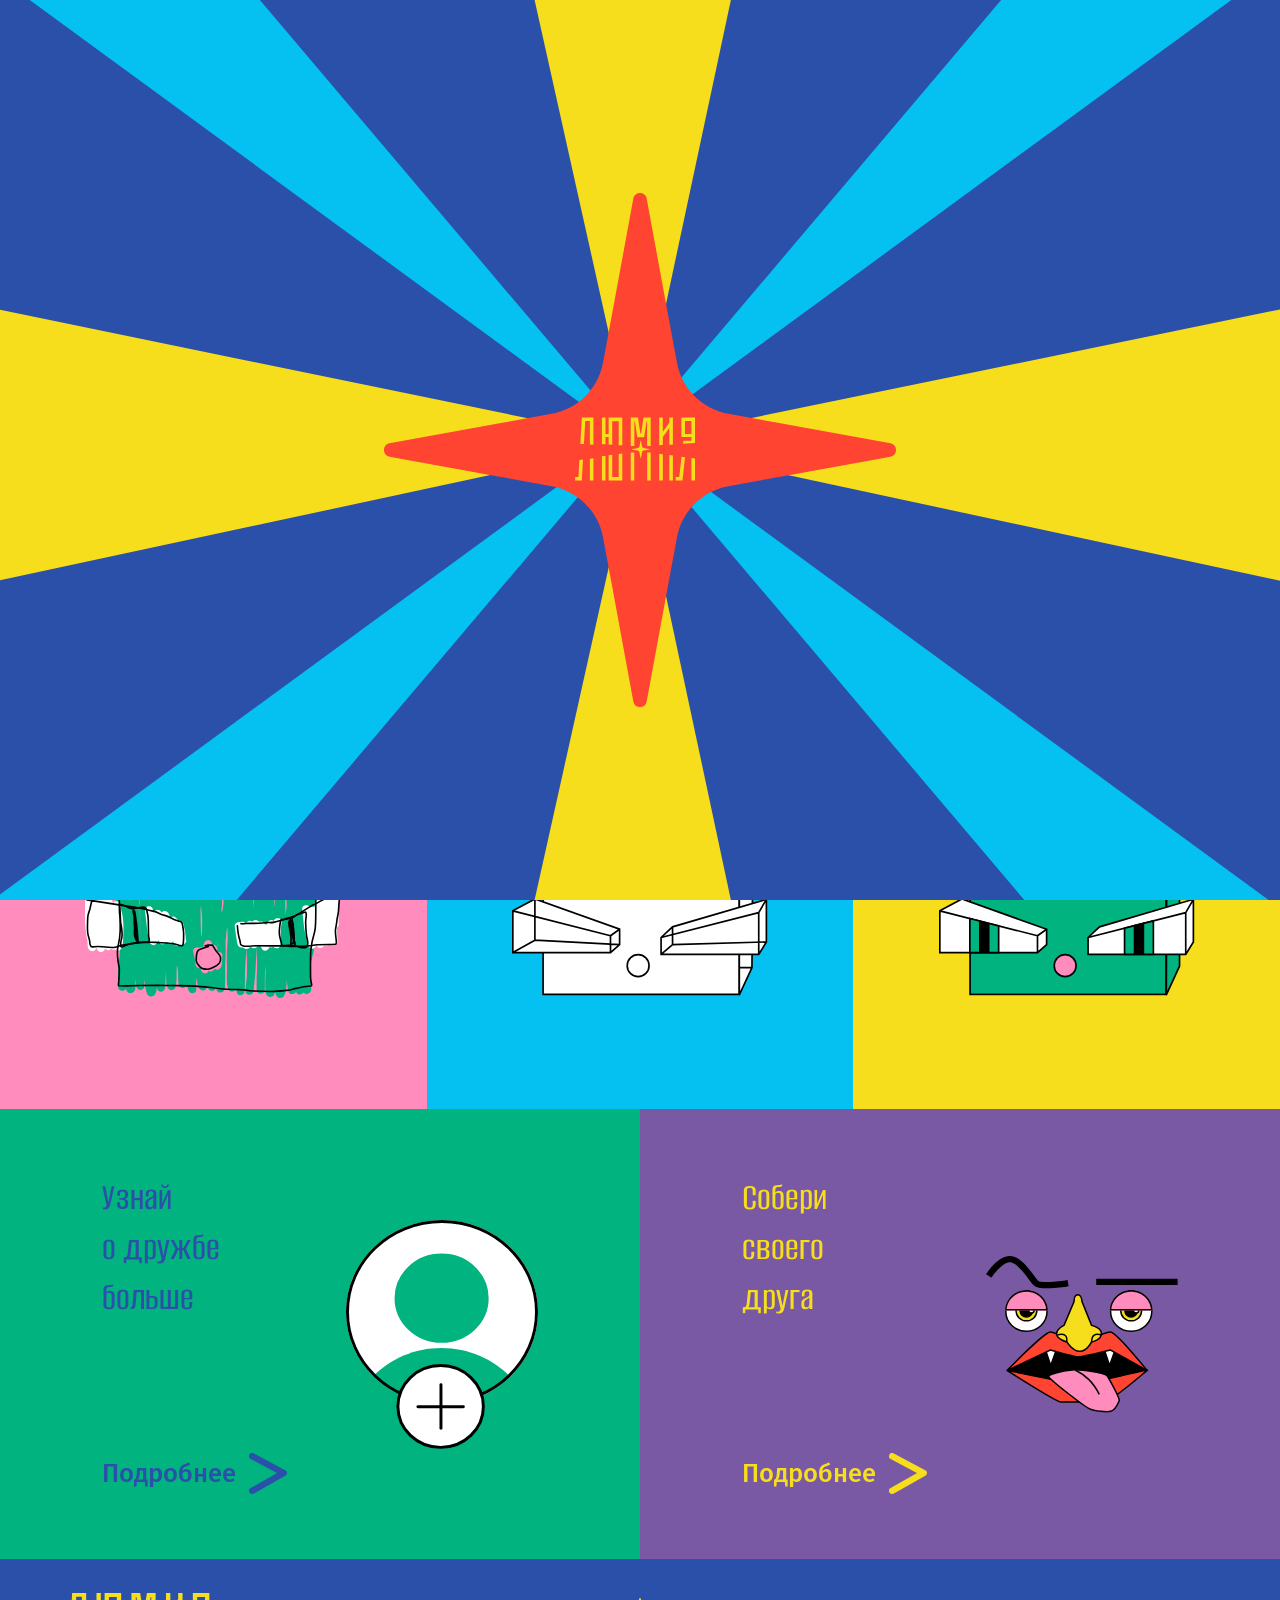
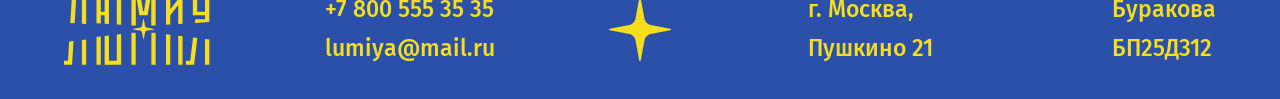
==== commit 1b37c902: "правки" ====
--- a/index.html
+++ b/index.html
@@ -19,7 +19,7 @@
 </section>
 
 <nav class="main-nav">
-    <a href="index.html">Люмия</a>
+    <a href="index.html?skip=true">Люмия</a>
     <a href="about.html">О фабрике</a>
     <a href="events.html">Мероприятия</a>
     <a href="shop.html">Магазин</a>
@@ -116,14 +116,18 @@
 <!-- Подвал -->
 <footer class="footer">
     <div class="footer-logo">
-        <img src="images/logo.svg" alt="Люмия" class="footer-logo-img">
+         <a href="index.html?skip=true">
+            <img src="images/logo.svg" alt="Люмия" class="footer-logo-img">
+        </a>
     </div>
     <div class="footer-contacts">
         <span>+7 800 555 35 35</span>
         <span>lumiya@mail.ru</span>
     </div>
     <div class="footer-star">
-        <img src="images/star.svg" alt="Звезда" class="footer-star-img">
+        <a href="index.html">
+            <img src="images/star.svg" alt="Звезда" class="footer-star-img">
+        </a>
     </div>
     <div class="footer-address">
         <span>г. Москва,</span>
--- a/css/style.css
+++ b/css/style.css
@@ -8,6 +8,30 @@
 @font-face {
   font-family: 'AlumniSans';
   src: url('../fonts/AlumniSans-Medium.ttf') format('truetype');
+  font-weight: 500;
+  font-style: normal;
+  font-display: swap;
+}
+
+@font-face {
+  font-family: 'AlumniSans';
+  src: url('../fonts/AlumniSans-Medium.ttf') format('truetype');
+  font-weight: 500;
+  font-style: normal;
+  font-display: swap;
+}
+
+@font-face {
+  font-family: 'FiraSans';
+  src: url('../fonts/FiraSans-Regular.ttf') format('truetype');
+  font-weight: 400;
+  font-style: normal;
+  font-display: swap;
+}
+
+@font-face {
+  font-family: 'FiraSans';
+  src: url('../fonts/FiraSans-Medium.ttf') format('truetype');
   font-weight: 500;
   font-style: normal;
   font-display: swap;
@@ -31,7 +55,7 @@
 }
 
 .main-nav a {
-    font-family: 'AlumniSans', sans-serif;
+    font-family: 'FiraSans', sans-serif;
     font-weight: 500;
     text-decoration: none;
     font-size: 2vw;
@@ -269,7 +293,7 @@
 }
 
 .button-text {
-    font-family: 'AlumniSans', sans-serif;
+    font-family: 'FiraSans', sans-serif;
     font-weight: 500;
     font-size: 2vw;
     color: #2B50AA;
@@ -619,7 +643,7 @@
 }
 
 .events-button .button-text {
-    font-family: 'AlumniSans', sans-serif;
+    font-family: 'FiraSans', sans-serif;
     font-weight: 500;
     font-size: 2vw;
     color: #F7DE1C;
@@ -1038,6 +1062,8 @@
 }
 
 .form-title {
+    font-family: 'FiraSans', sans-serif;
+    font-weight: 500;
     font-size: 32px;
     color: #2B50AA;
     margin-bottom: 24px;
@@ -1057,8 +1083,8 @@
     background: transparent;
     border: none;
     outline: none;
-    font-family: 'AlumniSans', sans-serif;
-    font-weight: 500;
+    font-family: 'FiraSans', sans-serif;
+    font-weight: 400;
     font-size: 20px;
     color: #2B50AA;
     padding: 16px 18px;
@@ -1099,7 +1125,7 @@
     padding: 18px;
     cursor: pointer;
     margin-top: 4px;
-    font-family: 'AlumniSans', sans-serif;
+    font-family: 'FiraSans', sans-serif;
     font-weight: 500;
     font-size: 24px;
     color: #F7DE1C;
@@ -1205,7 +1231,7 @@
 .footer-contacts span,
 .footer-address span,
 .footer-reg span {
-    font-family: 'AlumniSans', sans-serif;
+    font-family: 'FiraSans', sans-serif;
     font-weight: 500;
     font-size: 1.8vw;
     color: #F7DE1C;
@@ -1300,7 +1326,7 @@
 
 .splash-star {
     position: relative;
-    width: 30vw;
+    width: 40vw;
     height: auto;
     z-index: 2;
 }
@@ -1398,10 +1424,12 @@
 /* АДАПТИВ ДЛЯ ЭКРАНА 768px — СТРАНИЦА МАГАЗИН */
 @media (max-width: 768px) {
     .shop-rectangles {
-        display: flex;
-        flex-direction: column;
-        height: auto;
-        min-height: 0;
+        display: contents;
+    }
+
+    .shop-page {
+        display: grid;
+        grid-template-columns: repeat(2, 1fr);
     }
 
     .rectangle {
@@ -1412,13 +1440,29 @@
     }
 
     .product-name {
-        font-size: 4vw;
+        font-size: 5vw;
     }
 
     .plus-button {
         width: 7%;
         max-width: none;
         min-width: 0;
+    }
+
+     #notebookLink {
+        background-color: #05C1F1;
+    }
+
+    #stickersLink {
+        background-color: #F7DE1C;
+    }
+}
+
+@media (max-width: 768px) {
+    .shop-page .marquee-container,
+    .shop-page .footer,
+    .shop-page .basket-link {
+        grid-column: 1 / -1;
     }
 }
 
@@ -1484,4 +1528,74 @@
     .fullscreen-404 {
         aspect-ratio: 768 / 880;
     }
+}
+/* АДАПТИВ ДЛЯ ЭКРАНА 768px — ЗАСТАВКИ */
+@media (max-width: 768px) {
+    .splash-rays {
+        width: 335vw;
+        height: 335vw;
+    }
+
+    .splash-star {
+        width: 60vw;
+    }
+}
+
+@media (max-width: 768px) {
+    .footer-logo-img,
+    .footer-star-img {
+        height: 3.6vh;
+    }
+}
+
+@media (max-width: 768px) {
+    .basket-icon {
+        width: 6vw;
+    }
+
+    .basket-count {
+        min-width: 3.2vw;
+        height: 3.2vw;
+        font-size: 2.2vw;
+    }
+}
+
+@media (max-width: 475px) {
+    .shop-page {
+        grid-template-columns: 1fr;
+    }
+
+    .rectangle {
+        aspect-ratio: 1 / 1;
+    }
+
+    #notebookLink {
+        background-color: #F7DE1C;
+    }
+
+    #stickersLink {
+        background-color: #05C1F1;
+    }
+}
+
+@media (max-width: 475px) {
+    .footer {
+        height: 8vh;
+    }
+
+    .footer-logo-img,
+    .footer-star-img {
+        height: 3.2vh;
+    }
+}
+
+@media (max-width: 475px) {
+    .splash-rays {
+        width: 440vw;
+        height: 440vw;
+    }
+
+    .splash-star {
+        width: 75vw;
+    }
 }
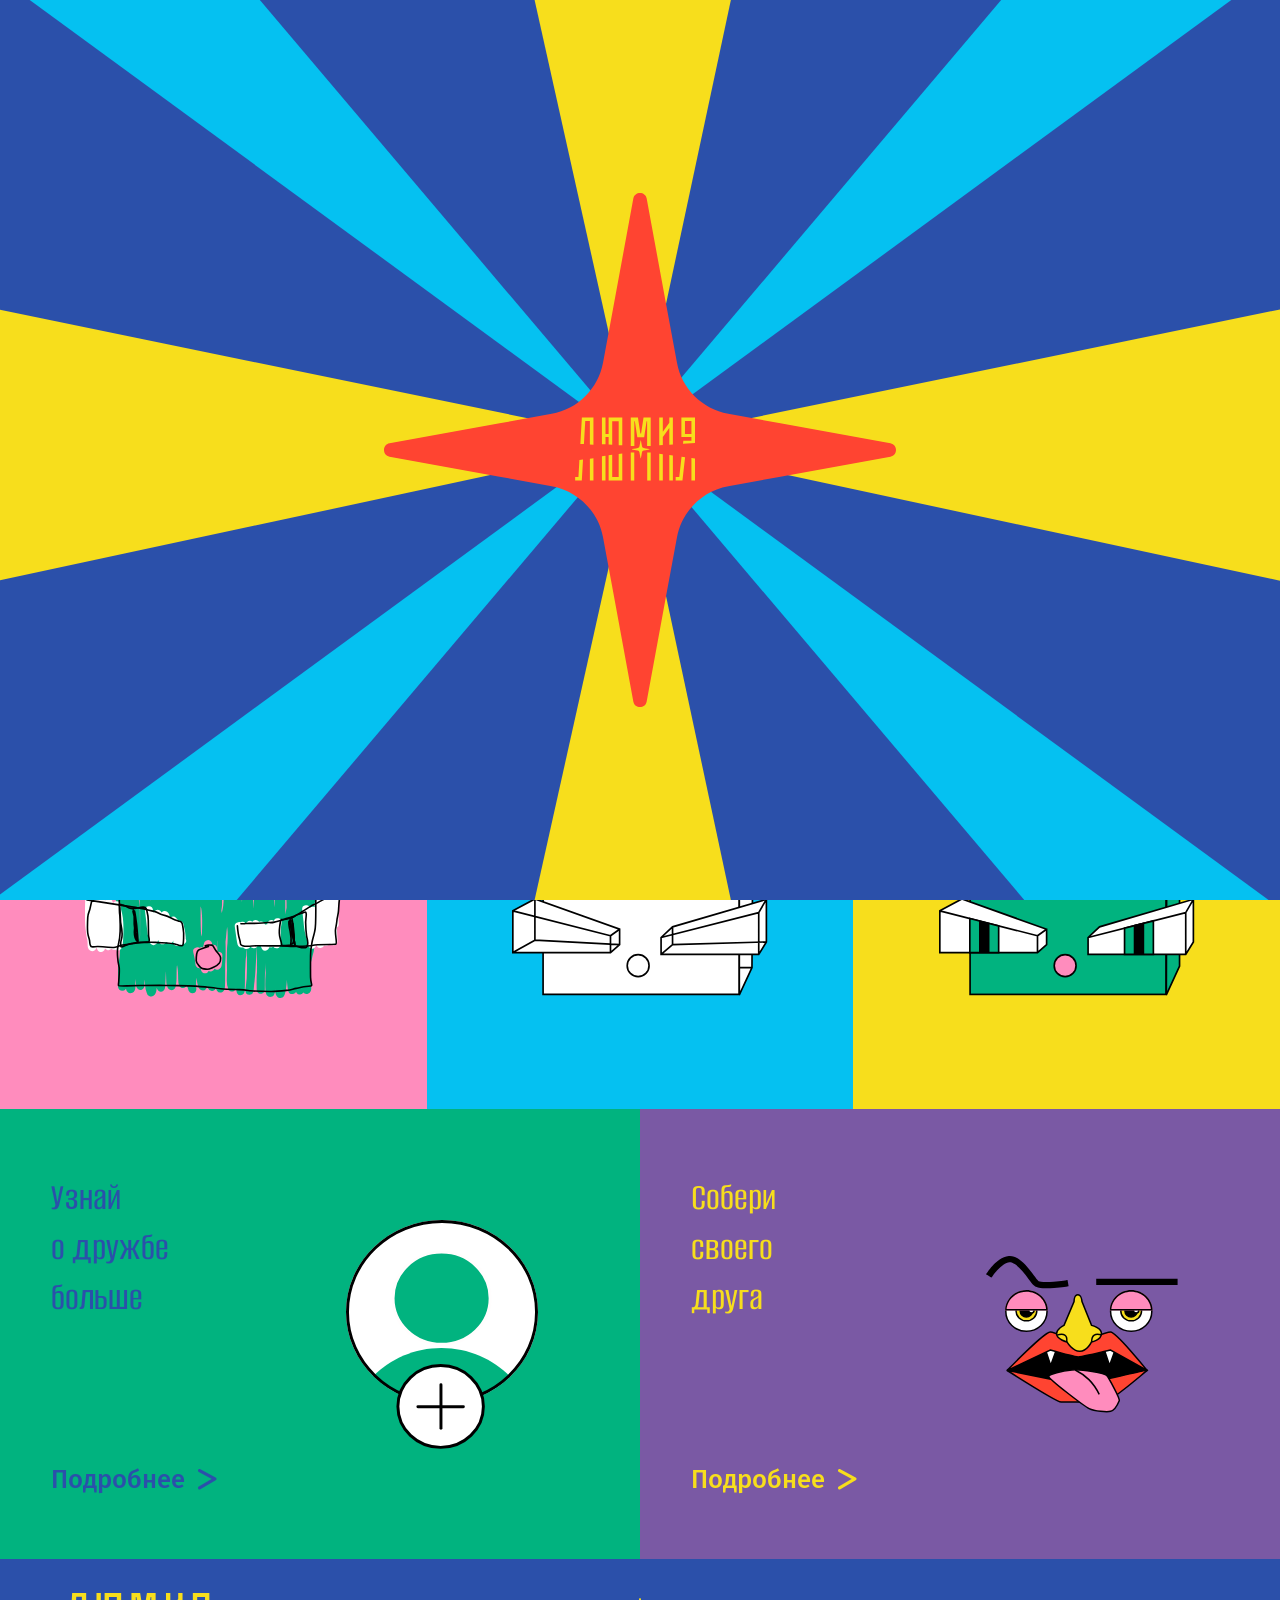
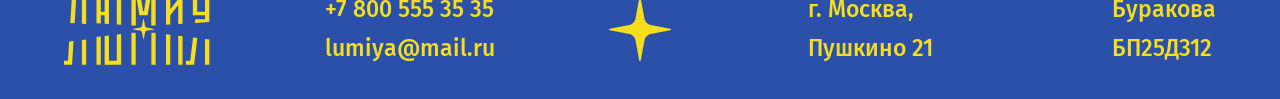
==== commit ff4bb34c: "правки" ====
--- a/index.html
+++ b/index.html
@@ -24,6 +24,26 @@
     <a href="events.html">Мероприятия</a>
     <a href="shop.html">Магазин</a>
 </nav>
+
+<!-- МОБИЛЬНАЯ ШАПКА (видна только на 414px) -->
+<header class="mobile-header" id="mobileHeader">
+    <button class="burger-btn" id="burgerBtn" aria-label="Меню">
+        <span></span>
+        <span></span>
+        <span></span>
+    </button>
+</header>
+
+<!-- ВЫПАДАЮЩЕЕ МЕНЮ (желтый прямоугольник) -->
+<nav class="mobile-dropdown" id="mobileDropdown">
+    <a href="index.html?skip=true">Люмия</a>
+    <a href="about.html">О фабрике</a>
+    <a href="events.html">Мероприятия</a>
+    <a href="shop.html">Магазин</a>
+</nav>
+
+<!-- ЗАТЕМНЕНИЕ ФОНА -->
+<div class="overlay-menu" id="overlayMenu"></div>
 
    <!-- Бегущая строка -->
    <div class="marquee-container">
--- a/css/style.css
+++ b/css/style.css
@@ -58,7 +58,7 @@
     font-family: 'FiraSans', sans-serif;
     font-weight: 500;
     text-decoration: none;
-    font-size: 2vw;
+    font-size: clamp(10px, 2vw, 24px);  /* адаптивный размер */
     flex: 1;
     text-align: center;
     padding: 2.5vh 0;
@@ -86,6 +86,7 @@
     color: #F7DE1C;
 }
 
+
 /* ГЛАВНАЯ */
 .index-page {
     background-color: #2B50AA;
@@ -152,7 +153,7 @@
     display: flex;
     justify-content: space-between;
     align-items: center;
-    padding: 6vh 10vw;
+    padding: 6vh 4vw;  /* уменьшено с 10vw до 4vw */
     gap: 4vw;
 }
 
@@ -241,7 +242,7 @@
     display: flex;
     justify-content: space-between;
     align-items: center;
-    padding: 5% 8%;
+    padding: 5% 8% 5% 4%;
     overflow: hidden;
 }
 
@@ -304,9 +305,12 @@
     color: #F7DE1C;
 }
 
+/* Стрелки в кнопках */
 .button-arrow {
-    width: clamp(24px, 3vw, 40px);
+    width: 1.5vw;  /* уменьшено с 1.8vw до 1.2vw */
     height: auto;
+    display: block;
+    flex-shrink: 0;
 }
 
 /* Правая часть с фото */
@@ -346,21 +350,23 @@
 .about-layout {
     display: flex;
     width: 100%;
-    align-items: flex-start;
+    align-items: stretch;
 }
 
 .about-layout.reverse {
     flex-direction: row-reverse;
 }
 
+/* Левая часть с фото */
 .about-left {
     width: 50%;
-    flex-shrink: 0; 
-    display: flex;
-    align-items: flex-start;
+    flex-shrink: 0;
+    display: flex;
+    align-items: stretch;
     justify-content: flex-start;
 }
 
+/* Правая часть с плашкой */
 .about-right {
     width: 50%;
     flex-shrink: 0;
@@ -369,40 +375,35 @@
     justify-content: center;
 }
 
-/* Общие стили для фото */
-.about-image {
-    width: 100%;
-    height: auto;
-    display: block;
-}
-
-/* Зеленый прямоугольник */
+/* Цветные плашки */
 .about-right.green {
     background-color: #01B37F;
-    padding: 4vw 5vw;
-}
-
+    padding: 4vw 4vw;
+    height: 100%;
+    min-height: 100%;
+}
+
+.about-right.purple-bg {
+    background-color: #7A59A4;
+    padding: 4vw 4vw;
+    height: 100%;
+    min-height: 100%;
+}
+
+.about-right.pink {
+    background-color: #FF8CBD;
+    padding: 4vw 4vw;
+    height: 100%;
+    min-height: 100%;
+}
+
+/* Заголовки */
 .about-title.green-title {
     font-family: 'AlumniSans', sans-serif;
     font-weight: 500;
     font-size: 4vw;
     color: #2B50AA;
     margin-bottom: 2vh;
-}
-
-.about-text.green-text {
-    font-family: 'AlumniSans', sans-serif;
-    font-weight: 500;
-    font-size: 2.5vw;
-    color: #2B50AA;
-    line-height: 1.4;
-    margin: 0;
-}
-
-/* Фиолетовый прямоугольник */
-.about-right.purple-bg {
-    background-color: #7A59A4;
-    padding: 4vw 5vw;
 }
 
 .about-title.purple-title {
@@ -411,6 +412,24 @@
     font-size: 4vw;
     color: #F7DE1C;
     margin-bottom: 2vh;
+}
+
+.about-title.pink-title {
+    font-family: 'AlumniSans', sans-serif;
+    font-weight: 500;
+    font-size: 4vw;
+    color: #2B50AA;
+    margin-bottom: 2vh;
+}
+
+/* Текст */
+.about-text.green-text {
+    font-family: 'AlumniSans', sans-serif;
+    font-weight: 500;
+    font-size: 2.5vw;
+    color: #2B50AA;
+    line-height: 1.4;
+    margin: 0;
 }
 
 .about-text.purple-text {
@@ -422,20 +441,6 @@
     margin: 0;
 }
 
-/* Розовый прямоугольник */
-.about-right.pink {
-    background-color: #FF8CBD;
-    padding: 4vw 5vw;
-}
-
-.about-title.pink-title {
-    font-family: 'AlumniSans', sans-serif;
-    font-weight: 500;
-    font-size: 4vw;
-    color: #2B50AA;
-    margin-bottom: 2vh;
-}
-
 .about-text.pink-text {
     font-family: 'AlumniSans', sans-serif;
     font-weight: 500;
@@ -444,17 +449,20 @@
     line-height: 1.4;
     margin: 0;
 }
-/* Анимация переключения фото (общие стили) */
+
+/* Контейнер с фото */
 .image-switch {
     position: relative;
     width: 100%;
+    height: 100%;
     overflow: hidden;
 }
 
 .image-switch .about-image {
     width: 100%;
-    height: auto;
+    height: 100%;
     display: block;
+    object-fit: cover;
 }
 
 /* Анимация для первого блока (house) */
@@ -468,7 +476,10 @@
     position: absolute;
     top: 0;
     left: 0;
+    width: 100%;
+    height: 100%;
     opacity: 0;
+    object-fit: cover;
     animation: fadeHouse 4s infinite;
 }
 
@@ -483,7 +494,10 @@
     position: absolute;
     top: 0;
     left: 0;
+    width: 100%;
+    height: 100%;
     opacity: 0;
+    object-fit: cover;
     animation: fadeOffice 4s infinite;
 }
 
@@ -498,12 +512,15 @@
     position: absolute;
     top: 0;
     left: 0;
+    width: 100%;
+    height: 100%;
     opacity: 0;
+    object-fit: cover;
     animation: fadeFactory 4s infinite;
 }
 
-/* Ключевые кадры для первого блока */
-@keyframes fade3D {
+/* ===== УНИВЕРСАЛЬНАЯ АНИМАЦИЯ (общая логика) ===== */
+@keyframes fadeFirst {
     0% { opacity: 1; }
     45% { opacity: 1; }
     50% { opacity: 0; }
@@ -511,7 +528,7 @@
     100% { opacity: 1; }
 }
 
-@keyframes fadeHouse {
+@keyframes fadeSecond {
     0% { opacity: 0; }
     45% { opacity: 0; }
     50% { opacity: 1; }
@@ -519,38 +536,71 @@
     100% { opacity: 0; }
 }
 
-/* Ключевые кадры для второго блока */
-@keyframes fadeOffice3D {
-    0% { opacity: 1; }
-    45% { opacity: 1; }
-    50% { opacity: 0; }
-    95% { opacity: 0; }
-    100% { opacity: 1; }
-}
-
-@keyframes fadeOffice {
-    0% { opacity: 0; }
-    45% { opacity: 0; }
-    50% { opacity: 1; }
-    95% { opacity: 1; }
-    100% { opacity: 0; }
-}
-
-/* Ключевые кадры для третьего блока */
-@keyframes fadeFactory3D {
-    0% { opacity: 1; }
-    45% { opacity: 1; }
-    50% { opacity: 0; }
-    95% { opacity: 0; }
-    100% { opacity: 1; }
-}
-
-@keyframes fadeFactory {
-    0% { opacity: 0; }
-    45% { opacity: 0; }
-    50% { opacity: 1; }
-    95% { opacity: 1; }
-    100% { opacity: 0; }
+/* ===== ПЕРВЫЙ БЛОК (house) ===== */
+.image-switch .image-3d {
+    position: relative;
+    opacity: 1;
+    animation: fadeFirst 4s infinite;
+}
+
+.image-switch .image-house {
+    position: absolute;
+    top: 0;
+    left: 0;
+    width: 100%;
+    height: 100%;
+    opacity: 0;
+    object-fit: cover;
+    animation: fadeSecond 4s infinite;
+}
+
+/* ===== ВТОРОЙ БЛОК (office) ===== */
+.image-switch .image-office-3d {
+    position: relative;
+    opacity: 1;
+    animation: fadeFirst 4s infinite;
+}
+
+.image-switch .image-office {
+    position: absolute;
+    top: 0;
+    left: 0;
+    width: 100%;
+    height: 100%;
+    opacity: 0;
+    object-fit: cover;
+    animation: fadeSecond 4s infinite;
+}
+
+/* ===== ТРЕТИЙ БЛОК (factory) ===== */
+.image-switch .image-factory-3d {
+    position: relative;
+    opacity: 1;
+    animation: fadeFirst 4s infinite;
+}
+
+.image-switch .image-factory {
+    position: absolute;
+    top: 0;
+    left: 0;
+    width: 100%;
+    height: 100%;
+    opacity: 0;
+    object-fit: cover;
+    animation: fadeSecond 4s infinite;
+}
+
+/* Для экранов 1440px и больше */
+@media (min-width: 1440px) {
+    .image-switch {
+        max-height: 50vh;
+    }
+    
+    .about-right.green,
+    .about-right.purple-bg,
+    .about-right.pink {
+        max-height: 50vh;
+    }
 }
 
 /* МЕРОПРИЯТИЯ */
@@ -588,13 +638,14 @@
     display: flex;
     align-items: flex-start;
     justify-content: flex-start;
-}
-
-/* Фото red_poster */
+    align-self: stretch;
+}
+
 .events-image {
     width: 100%;
-    height: auto;
+    height: 100%;
     display: block;
+    object-fit: cover;
 }
 
 /* Правая колонка - красный прямоугольник */
@@ -605,7 +656,7 @@
     display: flex;
     flex-direction: column;
     justify-content: center;
-    padding: 4.6vw 5vw;
+    padding: 4.6vw 4vw;
     min-height: 100%;
 }
 
@@ -664,7 +715,7 @@
     display: flex;
     flex-direction: column;
     justify-content: center;
-    padding: 4.6vw 5vw;
+    padding: 4.6vw 4vw;
     min-height: 100%;
 }
 
@@ -682,22 +733,6 @@
 
 .events-right.blue {
     background-color: #05C1F1;
-}
-
-.events-left {
-    width: 57%;
-    flex-shrink: 0;
-    display: flex;
-    align-items: flex-start;
-    justify-content: flex-start;
-    align-self: stretch;
-}
-
-.events-image {
-    width: 100%;
-    height: 100%;
-    display: block;
-    object-fit: cover;
 }
 
 /* Тёмный текст для светлых плашек (розовая, голубая) */
@@ -894,27 +929,72 @@
     padding-top: 0vh;
 }
 
-/* Контейнер для полноэкранного изображения */
+/* ===== СТРАНИЦА 404 — ФОНОВЫЕ ЛУЧИ И ЗВЕЗДА ===== */
 .fullscreen-404 {
     position: relative;
     width: 100%;
-    aspect-ratio: 16 / 10;
+    height: 100vh; /* на всю высоту экрана */
+    min-height: 100vh;
+    background-color: #2B50AA;
     overflow: hidden;
-    background-color: #2B50AA;
+    display: flex;
+    align-items: center;
+    justify-content: center;
     margin: 0;
+    padding: 0;
+}
+
+/* Контейнер для лучей */
+.error-rays {
+    position: absolute;
+    top: 50%;
+    left: 50%;
+    width: 225vw;
+    height: 225vw;
+    transform: translate(-50%, -50%);
+    z-index: 1;
+}
+
+/* Каждый луч */
+.error-ray {
+    position: absolute;
+    top: 50%;
+    left: 50%;
+    width: 100%;
+    height: 100%;
+    transform: translate(-50%, -50%);
+    object-fit: contain;
+}
+
+/* Звезда 404 поверх лучей */
+.error-star {
+    position: relative;
+    width: 40vw;
+    max-width: 400px;
+    height: auto;
+    z-index: 2;
     display: block;
 }
 
-.error-image {
-    width: 100%;
-    height: 100%;
-    object-fit: cover;
-    object-position: center;
-    display: block;
-    z-index: 1;
-}
-.error-page .main-nav {
-    margin-bottom: 0;
+/* Адаптив для 404 страницы */
+@media (max-width: 768px) {
+    .error-rays {
+        width: 335vw;
+        height: 335vw;
+    }
+    .error-star {
+        width: 60vw;
+    }
+}
+
+@media (max-width: 475px) {
+    .error-rays {
+        width: 440vw;
+        height: 440vw;
+    }
+    .error-star {
+        width: 75vw;
+    }
 }
 
 /* СТРАНИЦА КНИГИ */
@@ -928,7 +1008,7 @@
     display: flex;
     justify-content: space-between;
     align-items: center;
-    padding: 3vh 5vw;
+    padding: 3vh 4vw;
     background-color: transparent;
     width: 100%;
 }
@@ -937,7 +1017,7 @@
 .book-header-text {
     font-family: 'AlumniSans', sans-serif;
     font-weight: 500;
-    font-size: clamp(24px, 5vw, 48px);
+    font-size: 6vw;
     color: #2B50AA;
     margin: 0;
 }
@@ -945,8 +1025,8 @@
 /* Кнопка плюса справа */
 .book-header-plus {
     position: relative;
-    width: clamp(30px, 5vw, 50px);
-    height: clamp(30px, 5vw, 50px);
+    width: 5vw;
+    height: 5vw;
     cursor: pointer;
     transition: transform 0.2s;
 }
@@ -958,7 +1038,7 @@
     top: 50%;
     left: 0;
     width: 100%;
-    height: 4px;
+    height: 0.4vw;  /* было 4px */
     background-color: #2B50AA;
     transform: translateY(-50%);
 }
@@ -969,7 +1049,7 @@
     position: absolute;
     top: 0;
     left: 50%;
-    width: 4px;
+    width: 0.4vw;  /* было 4px */
     height: 100%;
     background-color: #2B50AA;
     transform: translateX(-50%);
@@ -1054,7 +1134,6 @@
 /* ФОРМА */
 .form-box {
     background: #05C1F1;
-    border-radius: 4px;
     width: 94%;
     max-width: 520px;
     padding: 32px 36px 36px;
@@ -1167,8 +1246,11 @@
 }
 
 .success-msg p {
-    font-size: 22px;
-    color: #2B50AA;
+    font-family: 'FiraSans', sans-serif;
+    font-weight: 400;
+    font-size: 2.2vw;  /* было 22px */
+    color: #2B50AA;
+    line-height: 1.4;
 }
 
   /* OVERLAY */
@@ -1456,6 +1538,11 @@
     #stickersLink {
         background-color: #F7DE1C;
     }
+
+    .basket-link {
+        margin: 0 4vw 0 auto;
+        top: 25vh;  /* поднимаем выше */
+    }
 }
 
 @media (max-width: 768px) {
@@ -1576,6 +1663,11 @@
     #stickersLink {
         background-color: #05C1F1;
     }
+
+    .basket-link {
+        margin: 0 4vw 0 auto;
+        top: 20vh;  /* поднимаем выше */
+    }
 }
 
 @media (max-width: 475px) {
@@ -1598,4 +1690,198 @@
     .splash-star {
         width: 75vw;
     }
-}+}
+
+/* ===== МОБИЛЬНАЯ ШАПКА (по умолчанию скрыта) ===== */
+.mobile-header {
+    display: none;
+    position: fixed;
+    top: 0;
+    left: 0;
+    width: 100%;
+    height: 8vh;
+    background-color: #2B50AA;
+    z-index: 1500;
+    align-items: center;
+    justify-content: flex-end;
+    padding: 0 5vw;
+    box-shadow: 0 2px 8px rgba(0,0,0,0.2);
+}
+
+/* Бургер-кнопка (три желтые полоски) */
+.burger-btn {
+    width: 6vw;
+    height: 5vw;
+    max-width: 44px;
+    max-height: 34px;
+    display: flex;
+    flex-direction: column;
+    justify-content: space-between;
+    cursor: pointer;
+    z-index: 1600;
+    background: transparent;
+    border: none;
+    padding: 0;
+}
+.burger-btn span {
+    display: block;
+    width: 100%;
+    height: 12%;
+    background-color: #F7DE1C;
+    border-radius: 2px;
+    transition: 0.2s;
+}
+
+/* ===== ВЫПАДАЮЩЕЕ МЕНЮ (желтый прямоугольник) ===== */
+.mobile-dropdown {
+    position: fixed;
+    top: 8vh;
+    right: 5vw;
+    width: 44vw;
+    max-width: 200px;
+    background-color: #F7DE1C;
+    border-radius: 0;  /* убираем скругления */
+    box-shadow: 0 8px 20px rgba(0,0,0,0.3);
+    padding: 2.5vh 0;
+    display: none;
+    flex-direction: column;
+    z-index: 2000;
+}
+.mobile-dropdown a {
+    font-family: 'FiraSans', sans-serif;
+    font-weight: 500;
+    font-size: 4.5vw;
+    color: #2B50AA;
+    text-decoration: none;
+    padding: 1.8vh 5vw;
+    border-bottom: 1px solid rgba(43,80,170,0.1);
+    transition: background 0.15s;
+    text-align: left;
+    display: block;
+}
+.mobile-dropdown a:last-child {
+    border-bottom: none;
+}
+.mobile-dropdown a:hover {
+    background: rgba(43,80,170,0.08);
+}
+.mobile-dropdown.open {
+    display: flex !important;
+}
+
+/* ===== ОВЕРЛЕЙ (затемнение) ===== */
+.overlay-menu {
+    position: fixed;
+    top: 0;
+    left: 0;
+    width: 100%;
+    height: 100%;
+    background: rgba(0,0,0,0.45);
+    z-index: 1400;
+    display: none;
+}
+.overlay-menu.open {
+    display: block !important;
+}
+
+/* ===== АДАПТИВ ДЛЯ 414px ===== */
+@media (max-width: 475px) {
+    /* Скрываем десктопную навигацию */
+    .main-nav {
+        display: none !important;
+    }
+    
+    /* Показываем мобильную шапку */
+    .mobile-header {
+        display: flex !important;
+    }
+    
+    /* Корректировка размера меню */
+    .mobile-dropdown {
+        width: 44vw;
+        max-width: 200px;
+        right: 4vw;
+        top: 8vh;
+        padding: 1.5vh 0;
+    }
+    .mobile-dropdown a {
+        font-size: 4.2vw;
+        padding: 1.8vh 5vw;
+    }
+    
+    /* Бургер адаптив */
+    .burger-btn {
+        width: 7vw;
+        height: 5.5vw;
+        max-width: 44px;
+        max-height: 34px;
+    }
+}
+
+/* ===== АДАПТИВ ДЛЯ СТРЕЛОК В КНОПКАХ ===== */
+/* Для планшетов */
+@media (max-width: 768px) {
+    .button-arrow {
+        width: 2vw;
+        min-width: 12px;
+        max-width: 24px;
+    }
+}
+
+/* Для мобильных устройств (414px) */
+@media (max-width: 475px) {
+    .button-arrow {
+        width: 3vw;
+        min-width: 14px;
+        max-width: 28px;
+    }
+}
+/* Адаптив для планшетов */
+@media (max-width: 768px) {
+    .book-header-text {
+        font-size: clamp(28px, 8vw, 56px) !important;
+    }
+    .book-image {
+        width: 80% !important;
+    }
+}
+
+/* Адаптив для мобильных (414px) */
+@media (max-width: 475px) {
+    .book-header-text {
+        font-size: clamp(24px, 10vw, 40px) !important;
+    }
+    .book-image {
+        width: 90% !important;
+    }
+    .book-page .basket-link {
+        margin: 0 4vw 1vh auto;
+    }
+}
+
+/* Адаптив для планшетов (768px) */
+@media (max-width: 768px) {
+    .book-description p {
+        font-size: 5vw !important;  /* увеличиваем для планшетов */
+        line-height: 1.5;
+    }
+    
+    .book-page .basket-link {
+        margin: 0 4vw 0.5vh auto;
+    }
+}
+
+/* Адаптив для мобильных (414px) */
+@media (max-width: 475px) {
+    .book-description p {
+        font-size: 6vw !important;  /* еще больше для мобильных */
+        line-height: 1.5;
+    }
+    
+    .book-page .basket-link {
+        margin: 0 4vw 0 auto;
+        top: 13vh;  /* поднимаем выше */
+    }
+}
+
+
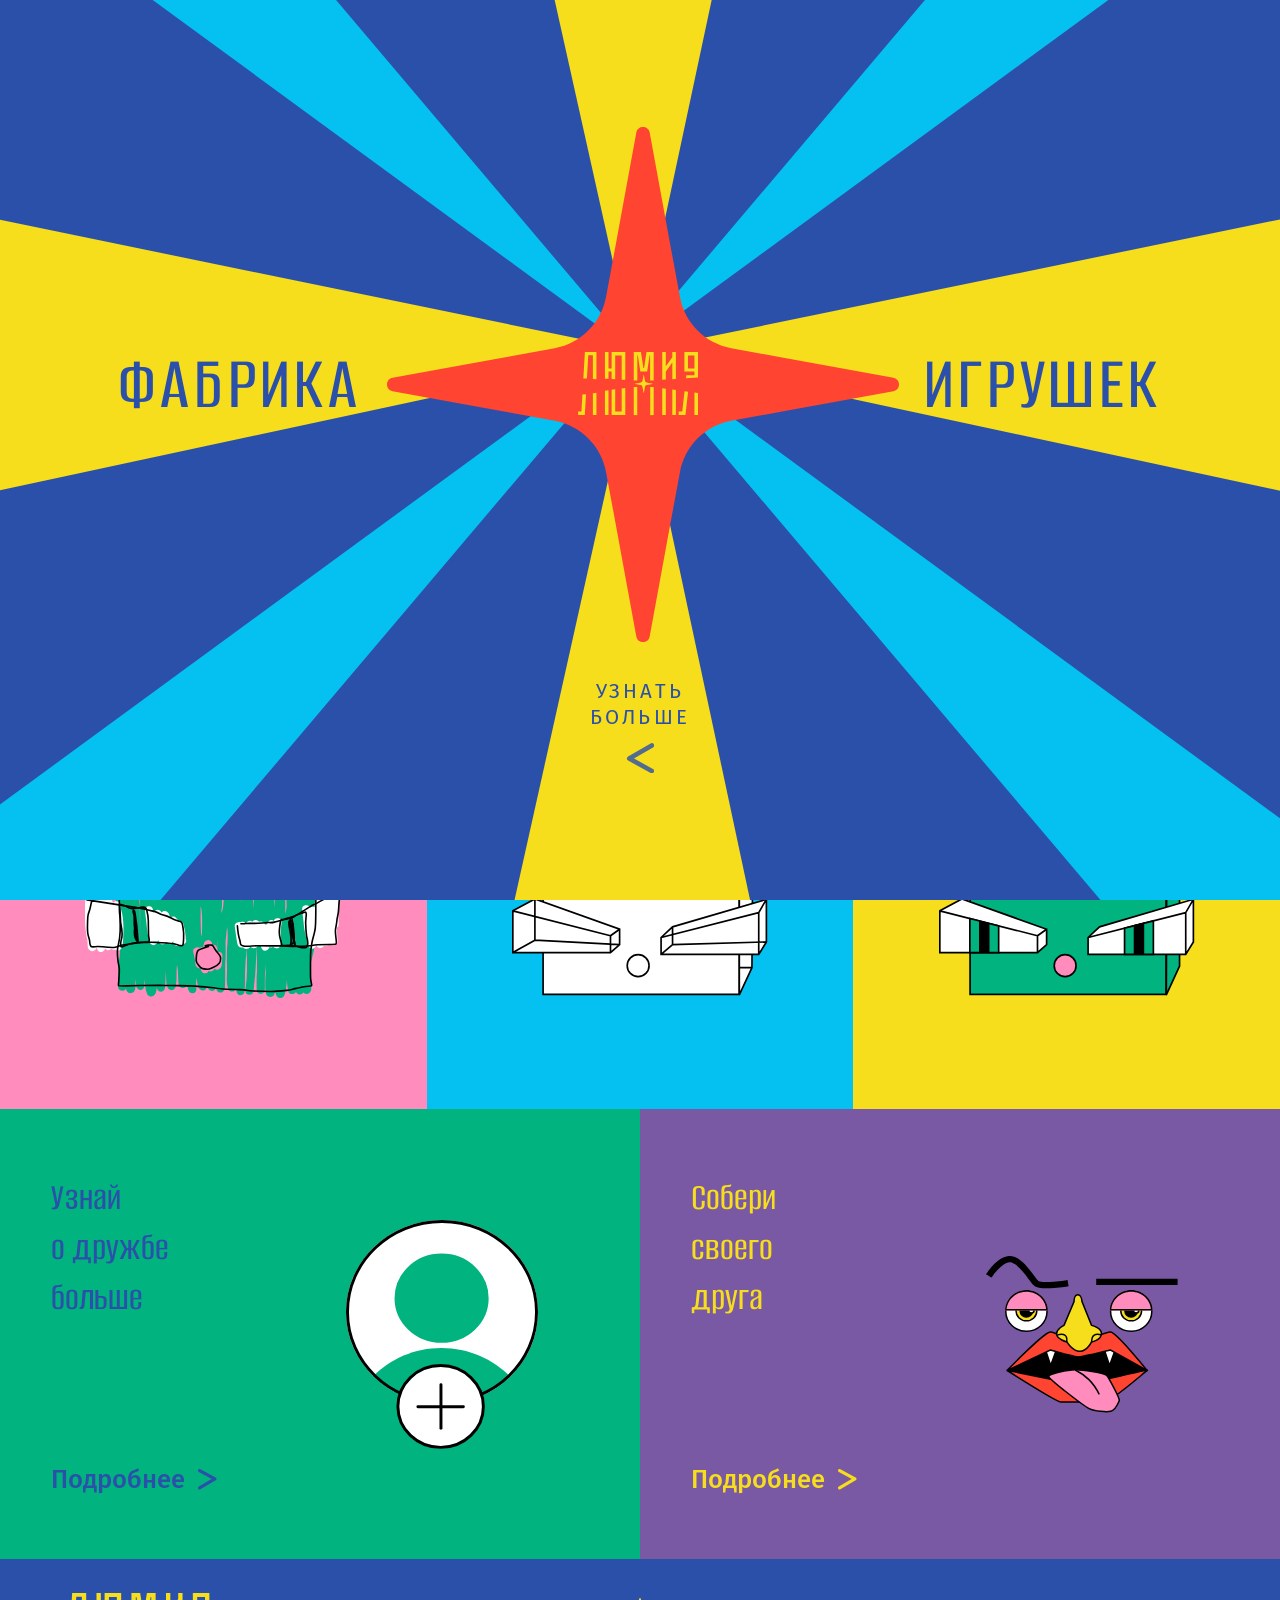
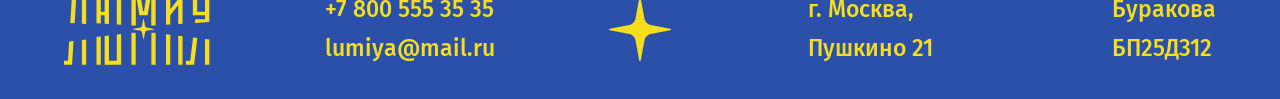
==== commit 881df2bb: "правки" ====
--- a/index.html
+++ b/index.html
@@ -15,9 +15,23 @@
         <img src="images/blue_rays.svg" alt="" class="splash-ray splash-ray-blue">
         <img src="images/yellow_rays.svg" alt="" class="splash-ray splash-ray-yellow">
     </div>
-    <img src="images/red_star.svg" alt="Люмия" class="splash-star">
+    
+    <!-- Текст и звезда -->
+    <div class="splash-content">
+        <div class="splash-text-wrapper">
+            <span class="splash-text-left">ФАБРИКА</span>
+            <img src="images/red_star.svg" alt="Люмия" class="splash-star">
+            <span class="splash-text-right">ИГРУШЕК</span>
+        </div>
+        
+        <div class="splash-bottom">
+            <span class="splash-bottom-text">Узнать<br>больше</span>
+            <img src="images/arrow_blue.svg" alt="Стрелка вниз" class="splash-arrow-down">
+        </div>
+    </div>
 </section>
 
+<!-- ОСНОВНАЯ ШАПКА -->
 <nav class="main-nav">
     <a href="index.html?skip=true">Люмия</a>
     <a href="about.html">О фабрике</a>
@@ -25,7 +39,7 @@
     <a href="shop.html">Магазин</a>
 </nav>
 
-<!-- МОБИЛЬНАЯ ШАПКА (видна только на 414px) -->
+<!-- МОБИЛЬНАЯ ШАПКА -->
 <header class="mobile-header" id="mobileHeader">
     <button class="burger-btn" id="burgerBtn" aria-label="Меню">
         <span></span>
@@ -34,7 +48,7 @@
     </button>
 </header>
 
-<!-- ВЫПАДАЮЩЕЕ МЕНЮ (желтый прямоугольник) -->
+<!-- ВЫПАДАЮЩЕЕ МЕНЮ -->
 <nav class="mobile-dropdown" id="mobileDropdown">
     <a href="index.html?skip=true">Люмия</a>
     <a href="about.html">О фабрике</a>
@@ -54,12 +68,13 @@
             <span class="marquee-text">ЛЮМИЯ — ФАБРИКА ПО СОЗДАНИЮ УНИКАЛЬНЫХ ИГРУШЕК</span>
         </div>
     </div>
-    <!-- Фото лучей на всю ширину -->
+
+    <!--ЛУЧИ -->
     <div class="rays-container">
         <img src="images/rays.svg" alt="Лучи" class="rays-image">
     </div>
 
-    <!-- Желтый прямоугольник с текстом -->
+    <!-- ЖЕЛТЫЙ ПРЯМОУГОЛЬНИК С ТЕКСТОМ -->
     <div class="info-banner">
         <div class="info-banner-left">
             Люмия это место, где твой <br>
@@ -73,30 +88,30 @@
         </div>
     </div>
 
-     <!-- Три прямоугольника -->
+     <!-- ТРИ ПРЯМОУГОЛЬНИКА -->
     <div class="process-steps">
-        <!-- Розовый - ИДЕЯ -->
+        <!-- РОЗОВЫЙ -->
         <div class="process-step pink">
             <img src="images/idea.svg" alt="Идея" class="process-image">
             <div class="process-label">ИДЕЯ</div>
         </div>
         
-        <!-- Голубой - ЭСКИЗ -->
+        <!-- ГОЛУБОЙ -->
         <div class="process-step blue">
             <img src="images/drawing.svg" alt="Эскиз" class="process-image">
             <div class="process-label">ЭСКИЗ</div>
         </div>
         
-        <!-- Желтый - ИГРУШКА -->
+        <!-- ЖЕЛТЫЙ -->
         <div class="process-step yellow">
             <img src="images/cat.svg" alt="Игрушка" class="process-image">
             <div class="process-label">ИГРУШКА</div>
         </div>
     </div>
 
-    <!-- Два прямоугольника снизу -->
+    <!-- ДВА ПРЯМОУГОЛЬНИКА ВНИЗУ -->
     <div class="bottom-sections">
-        <!-- Первый: Зеленый -->
+        <!-- ЗЕЛЕНЫЙ -->
         <div class="bottom-section green">
             <div class="section-left">
                 <div class="section-title">
@@ -114,7 +129,7 @@
             </div>
         </div>
         
-        <!-- Второй: Фиолетовый -->
+        <!-- ФИОЛЕТОВЫЙ -->
         <div class="bottom-section purple">
             <div class="section-left">
                 <div class="section-title purple-title">
@@ -133,7 +148,7 @@
         </div>
     </div>
 
-<!-- Подвал -->
+<!-- ПОДВАЛ -->
 <footer class="footer">
     <div class="footer-logo">
          <a href="index.html?skip=true">
--- a/css/style.css
+++ b/css/style.css
@@ -42,6 +42,7 @@
     padding-top: 8vh;
 }
 
+/* ОСНОВНАЯ ШАПКА */
 .main-nav {
     display: flex;
     width: 100%;
@@ -139,7 +140,7 @@
     overflow-x: hidden;
 }
 
-/* Фото лучей на всю ширину без изменения размера */
+/* Лучи */
 .rays-image {
     width: 100%;
     height: auto;
@@ -242,7 +243,7 @@
     display: flex;
     justify-content: space-between;
     align-items: center;
-    padding: 5% 8% 5% 4%;
+    padding: 5vw 8vw 5vw 4vw;
     overflow: hidden;
 }
 
@@ -274,7 +275,7 @@
     margin-bottom: 4vh;
 }
 
-/* Фиолетовый прямоугольник - желтый текст */
+/* Фиолетовый прямоугольник */
 .section-title.purple-title {
     color: #F7DE1C;
 }
@@ -300,20 +301,19 @@
     color: #2B50AA;
 }
 
-/* Фиолетовый прямоугольник - желтая кнопка */
+/* Фиолетовый прямоугольник */
 .purple-button .button-text {
     color: #F7DE1C;
 }
 
 /* Стрелки в кнопках */
 .button-arrow {
-    width: 1.5vw;  /* уменьшено с 1.8vw до 1.2vw */
+    width: 1.5vw;
     height: auto;
     display: block;
     flex-shrink: 0;
 }
 
-/* Правая часть с фото */
 .section-right {
     display: flex;
     align-items: center;
@@ -465,7 +465,7 @@
     object-fit: cover;
 }
 
-/* Анимация для первого блока (house) */
+/* Анимация для первого блока */
 .image-switch .image-3d {
     position: relative;
     opacity: 1;
@@ -483,7 +483,7 @@
     animation: fadeHouse 4s infinite;
 }
 
-/* Анимация для второго блока (office) */
+/* Анимация для второго блока */
 .image-switch .image-office-3d {
     position: relative;
     opacity: 1;
@@ -501,7 +501,7 @@
     animation: fadeOffice 4s infinite;
 }
 
-/* Анимация для третьего блока (factory) */
+/* Анимация для третьего блока */
 .image-switch .image-factory-3d {
     position: relative;
     opacity: 1;
@@ -519,7 +519,6 @@
     animation: fadeFactory 4s infinite;
 }
 
-/* ===== УНИВЕРСАЛЬНАЯ АНИМАЦИЯ (общая логика) ===== */
 @keyframes fadeFirst {
     0% { opacity: 1; }
     45% { opacity: 1; }
@@ -536,7 +535,7 @@
     100% { opacity: 0; }
 }
 
-/* ===== ПЕРВЫЙ БЛОК (house) ===== */
+/* ПЕРВЫЙ БЛОК  */
 .image-switch .image-3d {
     position: relative;
     opacity: 1;
@@ -554,7 +553,7 @@
     animation: fadeSecond 4s infinite;
 }
 
-/* ===== ВТОРОЙ БЛОК (office) ===== */
+/* ВТОРОЙ БЛОК (office) */
 .image-switch .image-office-3d {
     position: relative;
     opacity: 1;
@@ -572,7 +571,7 @@
     animation: fadeSecond 4s infinite;
 }
 
-/* ===== ТРЕТИЙ БЛОК (factory) ===== */
+/* ТРЕТИЙ БЛОК  */
 .image-switch .image-factory-3d {
     position: relative;
     opacity: 1;
@@ -631,7 +630,7 @@
     align-items: flex-start;
 }
 
-/* Левая колонка - фото */
+/* Левая колонка */
 .events-left {
     width: 57%;
     flex-shrink: 0;
@@ -648,7 +647,7 @@
     object-fit: cover;
 }
 
-/* Правая колонка - красный прямоугольник */
+/* Правая колонка */
 .events-right.red {
     width: 43%;
     flex-shrink: 0;
@@ -735,7 +734,6 @@
     background-color: #05C1F1;
 }
 
-/* Тёмный текст для светлых плашек (розовая, голубая) */
 .events-title.dark {
     color: #2B50AA;
 }
@@ -755,7 +753,7 @@
     overflow-x: hidden;
 }
 
-/* Бегущая строка на странице магазина */
+/* Бегущая строка */
 .shop-page .marquee-container {
     padding: 1vh 0;
     margin-bottom: 0;
@@ -770,7 +768,7 @@
     white-space: nowrap;
 }
 
-/* Стили для трех прямоугольников на странице магазина */
+/* Стили для трех прямоугольников */
 .shop-rectangles {
     display: flex;
     width: 100%;
@@ -816,7 +814,7 @@
     transform: scale(1.1);
 }
 
-/* Стили для карточки товара (первый желтый прямоугольник) */
+/* Стили для карточки товара */
 .product-card {
     position: relative;
     text-decoration: none;
@@ -828,7 +826,8 @@
     transform: scale(1.05);
     z-index: 10;
 }
-/* Фото книги - нижний слой */
+
+/* Фото книги */
 .product-image {
     position: absolute;
     top: 50%;
@@ -839,7 +838,8 @@
     z-index: 1;
     pointer-events: none;
 }
-/* Надпись КНИГА внизу слева */
+
+/* Надпись КНИГА */
 .product-name {
     position: absolute;
     bottom: 5%;
@@ -853,7 +853,7 @@
     z-index: 2;
 }
 
-/* Кнопка плюс внизу справа */
+/* Кнопка + */
 .plus-button {
     position: absolute;
     bottom: 5%;
@@ -866,7 +866,7 @@
     z-index: 3;
 }
 
-/* Горизонтальная палочка плюса */
+/* Горизонтальная палочка + */
 .plus-button::before {
     content: '';
     position: absolute;
@@ -878,7 +878,7 @@
     transform: translateY(-50%);
 }
 
-/* Вертикальная палочка плюса */
+/* Вертикальная палочка + */
 .plus-button::after {
     content: '';
     position: absolute;
@@ -890,7 +890,7 @@
     transform: translateX(-50%);
 }
 
-/* Эффект при наведении на кнопку плюс */
+/* Эффект при наведении */
 .plus-button:hover {
     opacity: 0.7;
     transform: scale(1.1);
@@ -929,11 +929,10 @@
     padding-top: 0vh;
 }
 
-/* ===== СТРАНИЦА 404 — ФОНОВЫЕ ЛУЧИ И ЗВЕЗДА ===== */
 .fullscreen-404 {
     position: relative;
     width: 100%;
-    height: 100vh; /* на всю высоту экрана */
+    height: 100vh;
     min-height: 100vh;
     background-color: #2B50AA;
     overflow: hidden;
@@ -966,7 +965,7 @@
     object-fit: contain;
 }
 
-/* Звезда 404 поверх лучей */
+/* Звезда */
 .error-star {
     position: relative;
     width: 40vw;
@@ -1013,7 +1012,7 @@
     width: 100%;
 }
 
-/* Текст КНИГА слева */
+/* Текст КНИГА */
 .book-header-text {
     font-family: 'AlumniSans', sans-serif;
     font-weight: 500;
@@ -1022,7 +1021,7 @@
     margin: 0;
 }
 
-/* Кнопка плюса справа */
+/* Кнопка плюса */
 .book-header-plus {
     position: relative;
     width: 5vw;
@@ -1031,31 +1030,30 @@
     transition: transform 0.2s;
 }
 
-/* Горизонтальная палочка плюса */
+/* Горизонтальная палочка + */
 .book-header-plus::before {
     content: '';
     position: absolute;
     top: 50%;
     left: 0;
     width: 100%;
-    height: 0.4vw;  /* было 4px */
+    height: 0.4vw;
     background-color: #2B50AA;
     transform: translateY(-50%);
 }
 
-/* Вертикальная палочка плюса */
+/* Вертикальная палочка + */
 .book-header-plus::after {
     content: '';
     position: absolute;
     top: 0;
     left: 50%;
-    width: 0.4vw;  /* было 4px */
+    width: 0.4vw;
     height: 100%;
     background-color: #2B50AA;
     transform: translateX(-50%);
 }
 
-/* Эффект при наведении на плюс */
 .book-header-plus:hover {
     transform: scale(1.1);
 }
@@ -1072,7 +1070,7 @@
     padding: 0 5vw 4vh;
 }
 
-/* Обертка для фото - центрирование */
+/* Обертка для фото */
 .book-image-wrapper {
     display: flex;
     justify-content: center;
@@ -1080,7 +1078,6 @@
     margin: 4vh 0;
 }
 
-/* Стиль для фото  */
 .book-image {
     width: 50%;
     height: auto;
@@ -1248,12 +1245,12 @@
 .success-msg p {
     font-family: 'FiraSans', sans-serif;
     font-weight: 400;
-    font-size: 2.2vw;  /* было 22px */
+    font-size: 2.2vw;
     color: #2B50AA;
     line-height: 1.4;
 }
 
-  /* OVERLAY */
+  /* Затемнение */
 .overlay {
   position: fixed;
   top: 0;
@@ -1344,7 +1341,7 @@
     gap: 1vh;
 }
 
-/* ЗАСТАВКА ГЛАВНОЙ СТРАНИЦЫ */
+/* ===== ЗАСТАВКА ГЛАВНОЙ СТРАНИЦЫ ===== */
 .index-page {
     overflow: hidden;
 }
@@ -1369,13 +1366,16 @@
     opacity: 0;
     pointer-events: none;
 }
+
+/* ЛУЧИ — подняты выше */
 .splash-rays {
     position: absolute;
-    top: 50%;
+    top: 40%;  /* было 50% — подняли выше */
     left: 50%;
     width: 225vw;
     height: 225vw;
     transform: translate(-50%, -50%);
+    z-index: 0;
 }
 
 .splash-ray {
@@ -1406,11 +1406,105 @@
     to { transform: translate(-50%, -50%) rotate(-360deg); }
 }
 
+/* ===== КОНТЕНТ ЗАСТАВКИ ===== */
+.splash-content {
+    position: relative;
+    z-index: 3;
+    display: flex;
+    flex-direction: column;
+    align-items: center;
+    justify-content: center;
+    width: 100%;
+    height: 100%;
+    padding: 0 5vw;
+}
+
+/* Обертка для текста и звезды */
+.splash-text-wrapper {
+    display: flex;
+    align-items: center;
+    justify-content: center;
+    gap: 2vw;
+    width: 85%;
+    max-width: 900px;
+}
+
+/* Текст слева от звезды */
+.splash-text-left {
+    font-family: 'AlumniSans', sans-serif;
+    font-weight: 500;
+    font-size: 6vw;
+    color: #2B50AA;
+    text-align: right;
+    text-transform: uppercase;
+    flex: 1;
+    line-height: 1.1;
+    letter-spacing: 0.05em;
+}
+
+/* Текст справа от звезды */
+.splash-text-right {
+    font-family: 'AlumniSans', sans-serif;
+    font-weight: 500;
+    font-size: 6vw;
+    color: #2B50AA;
+    text-align: left;
+    text-transform: uppercase;
+    flex: 1;
+    line-height: 1.1;
+    letter-spacing: 0.05em;
+}
+
+/* ЗВЕЗДА */
 .splash-star {
     position: relative;
     width: 40vw;
     height: auto;
     z-index: 2;
+    flex-shrink: 0;
+}
+
+/* Нижняя часть заставки */
+.splash-bottom {
+    display: flex;
+    flex-direction: column;
+    align-items: center;
+    gap: 1.2vh;
+    margin-top: 4vh;
+    position: relative;
+    z-index: 3;
+}
+
+/* Текст внизу */
+.splash-bottom-text {
+    font-family: 'FiraSans', sans-serif;
+    font-weight: 400;
+    font-size: 1.6vw;
+    color: #2B50AA;
+    text-align: center;
+    line-height: 1.3;
+    text-transform: uppercase;
+    letter-spacing: 0.15em;
+}
+
+/* Стрелка вниз */
+.splash-arrow-down {
+    width: 2.2vw;
+    height: auto;
+    transform: rotate(180deg);
+    animation: bounceArrow 2s ease-in-out infinite;
+    cursor: pointer;
+    opacity: 0.8;
+}
+
+/* Анимация стрелки */
+@keyframes bounceArrow {
+    0%, 100% {
+        transform: rotate(180deg) translateY(0);
+    }
+    50% {
+        transform: rotate(180deg) translateY(0.6vw);
+    }
 }
 
 .main-content {
@@ -1422,6 +1516,95 @@
 .index-page.splash-active .footer {
     visibility: hidden;
 }
+
+@media (max-width: 768px) {
+    .splash-rays {
+        width: 335vw;
+        height: 335vw;
+        top: 45%;
+    }
+
+     .splash-star {
+        width: 40vw;
+    }
+    
+    .splash-text-left,
+    .splash-text-right {
+        font-size: 5.5vw;
+    }
+    
+    .splash-text-wrapper {
+        gap: 2vw;
+        width: 92%;
+    }
+    
+    .splash-bottom {
+        margin-top: 8vh;
+        gap: 1.5vh;
+    }
+    
+    .splash-bottom-text {
+        font-size: 2vw;
+    }
+    
+    .splash-arrow-down {
+        width: 3vw;
+    }
+    
+    @keyframes bounceArrow {
+        0%, 100% {
+            transform: rotate(90deg) translateY(0);
+        }
+        50% {
+            transform: rotate(90deg) translateY(0.8vw);
+        }
+    }
+}
+
+@media (max-width: 475px) {
+    .splash-rays {
+        width: 440vw;
+        height: 440vw;
+        top: 45%;
+    }
+
+    .splash-star {
+        width: 50vw;
+    }
+    
+    .splash-text-left,
+    .splash-text-right {
+        font-size: 4.5vw;
+    }
+    
+    .splash-text-wrapper {
+        gap: 1vw;
+        width: 98%;
+    }
+    
+    .splash-bottom {
+        margin-top: 5vh;
+        gap: 1.5vh;
+    }
+    
+    .splash-bottom-text {
+        font-size: 2.8vw;
+    }
+    
+    .splash-arrow-down {
+        width: 4vw;
+    }
+    
+    @keyframes bounceArrow {
+        0%, 100% {
+            transform: rotate(90deg) translateY(0);
+        }
+        50% {
+            transform: rotate(90deg) translateY(1vw);
+        }
+    }
+}
+
 
 /* АДАПТИВ ДЛЯ ЭКРАНА 768px — СТРАНИЦА О ФАБРИКЕ */
 @media (max-width: 768px) {
@@ -1541,7 +1724,7 @@
 
     .basket-link {
         margin: 0 4vw 0 auto;
-        top: 25vh;  /* поднимаем выше */
+        top: 25vh;
     }
 }
 
@@ -1616,17 +1799,6 @@
         aspect-ratio: 768 / 880;
     }
 }
-/* АДАПТИВ ДЛЯ ЭКРАНА 768px — ЗАСТАВКИ */
-@media (max-width: 768px) {
-    .splash-rays {
-        width: 335vw;
-        height: 335vw;
-    }
-
-    .splash-star {
-        width: 60vw;
-    }
-}
 
 @media (max-width: 768px) {
     .footer-logo-img,
@@ -1666,7 +1838,7 @@
 
     .basket-link {
         margin: 0 4vw 0 auto;
-        top: 20vh;  /* поднимаем выше */
+        top: 20vh;
     }
 }
 
@@ -1681,18 +1853,7 @@
     }
 }
 
-@media (max-width: 475px) {
-    .splash-rays {
-        width: 440vw;
-        height: 440vw;
-    }
-
-    .splash-star {
-        width: 75vw;
-    }
-}
-
-/* ===== МОБИЛЬНАЯ ШАПКА (по умолчанию скрыта) ===== */
+/* МОБИЛЬНАЯ ШАПКА */
 .mobile-header {
     display: none;
     position: fixed;
@@ -1708,7 +1869,7 @@
     box-shadow: 0 2px 8px rgba(0,0,0,0.2);
 }
 
-/* Бургер-кнопка (три желтые полоски) */
+/* Бургер-кнопка */
 .burger-btn {
     width: 6vw;
     height: 5vw;
@@ -1732,7 +1893,7 @@
     transition: 0.2s;
 }
 
-/* ===== ВЫПАДАЮЩЕЕ МЕНЮ (желтый прямоугольник) ===== */
+/* МЕНЮ */
 .mobile-dropdown {
     position: fixed;
     top: 8vh;
@@ -1769,7 +1930,7 @@
     display: flex !important;
 }
 
-/* ===== ОВЕРЛЕЙ (затемнение) ===== */
+/* Затемнение */
 .overlay-menu {
     position: fixed;
     top: 0;
@@ -1786,17 +1947,14 @@
 
 /* ===== АДАПТИВ ДЛЯ 414px ===== */
 @media (max-width: 475px) {
-    /* Скрываем десктопную навигацию */
     .main-nav {
         display: none !important;
     }
     
-    /* Показываем мобильную шапку */
     .mobile-header {
         display: flex !important;
     }
     
-    /* Корректировка размера меню */
     .mobile-dropdown {
         width: 44vw;
         max-width: 200px;
@@ -1809,7 +1967,6 @@
         padding: 1.8vh 5vw;
     }
     
-    /* Бургер адаптив */
     .burger-btn {
         width: 7vw;
         height: 5.5vw;
@@ -1818,8 +1975,7 @@
     }
 }
 
-/* ===== АДАПТИВ ДЛЯ СТРЕЛОК В КНОПКАХ ===== */
-/* Для планшетов */
+/* Стрелки в кнопках */
 @media (max-width: 768px) {
     .button-arrow {
         width: 2vw;
@@ -1828,7 +1984,6 @@
     }
 }
 
-/* Для мобильных устройств (414px) */
 @media (max-width: 475px) {
     .button-arrow {
         width: 3vw;
@@ -1836,7 +1991,7 @@
         max-width: 28px;
     }
 }
-/* Адаптив для планшетов */
+
 @media (max-width: 768px) {
     .book-header-text {
         font-size: clamp(28px, 8vw, 56px) !important;
@@ -1846,7 +2001,6 @@
     }
 }
 
-/* Адаптив для мобильных (414px) */
 @media (max-width: 475px) {
     .book-header-text {
         font-size: clamp(24px, 10vw, 40px) !important;
@@ -1859,10 +2013,9 @@
     }
 }
 
-/* Адаптив для планшетов (768px) */
 @media (max-width: 768px) {
     .book-description p {
-        font-size: 5vw !important;  /* увеличиваем для планшетов */
+        font-size: 5vw !important;
         line-height: 1.5;
     }
     
@@ -1871,17 +2024,16 @@
     }
 }
 
-/* Адаптив для мобильных (414px) */
 @media (max-width: 475px) {
     .book-description p {
-        font-size: 6vw !important;  /* еще больше для мобильных */
+        font-size: 6vw !important; 
         line-height: 1.5;
     }
     
     .book-page .basket-link {
         margin: 0 4vw 0 auto;
-        top: 13vh;  /* поднимаем выше */
-    }
-}
-
-
+        top: 13vh;
+    }
+}
+
+
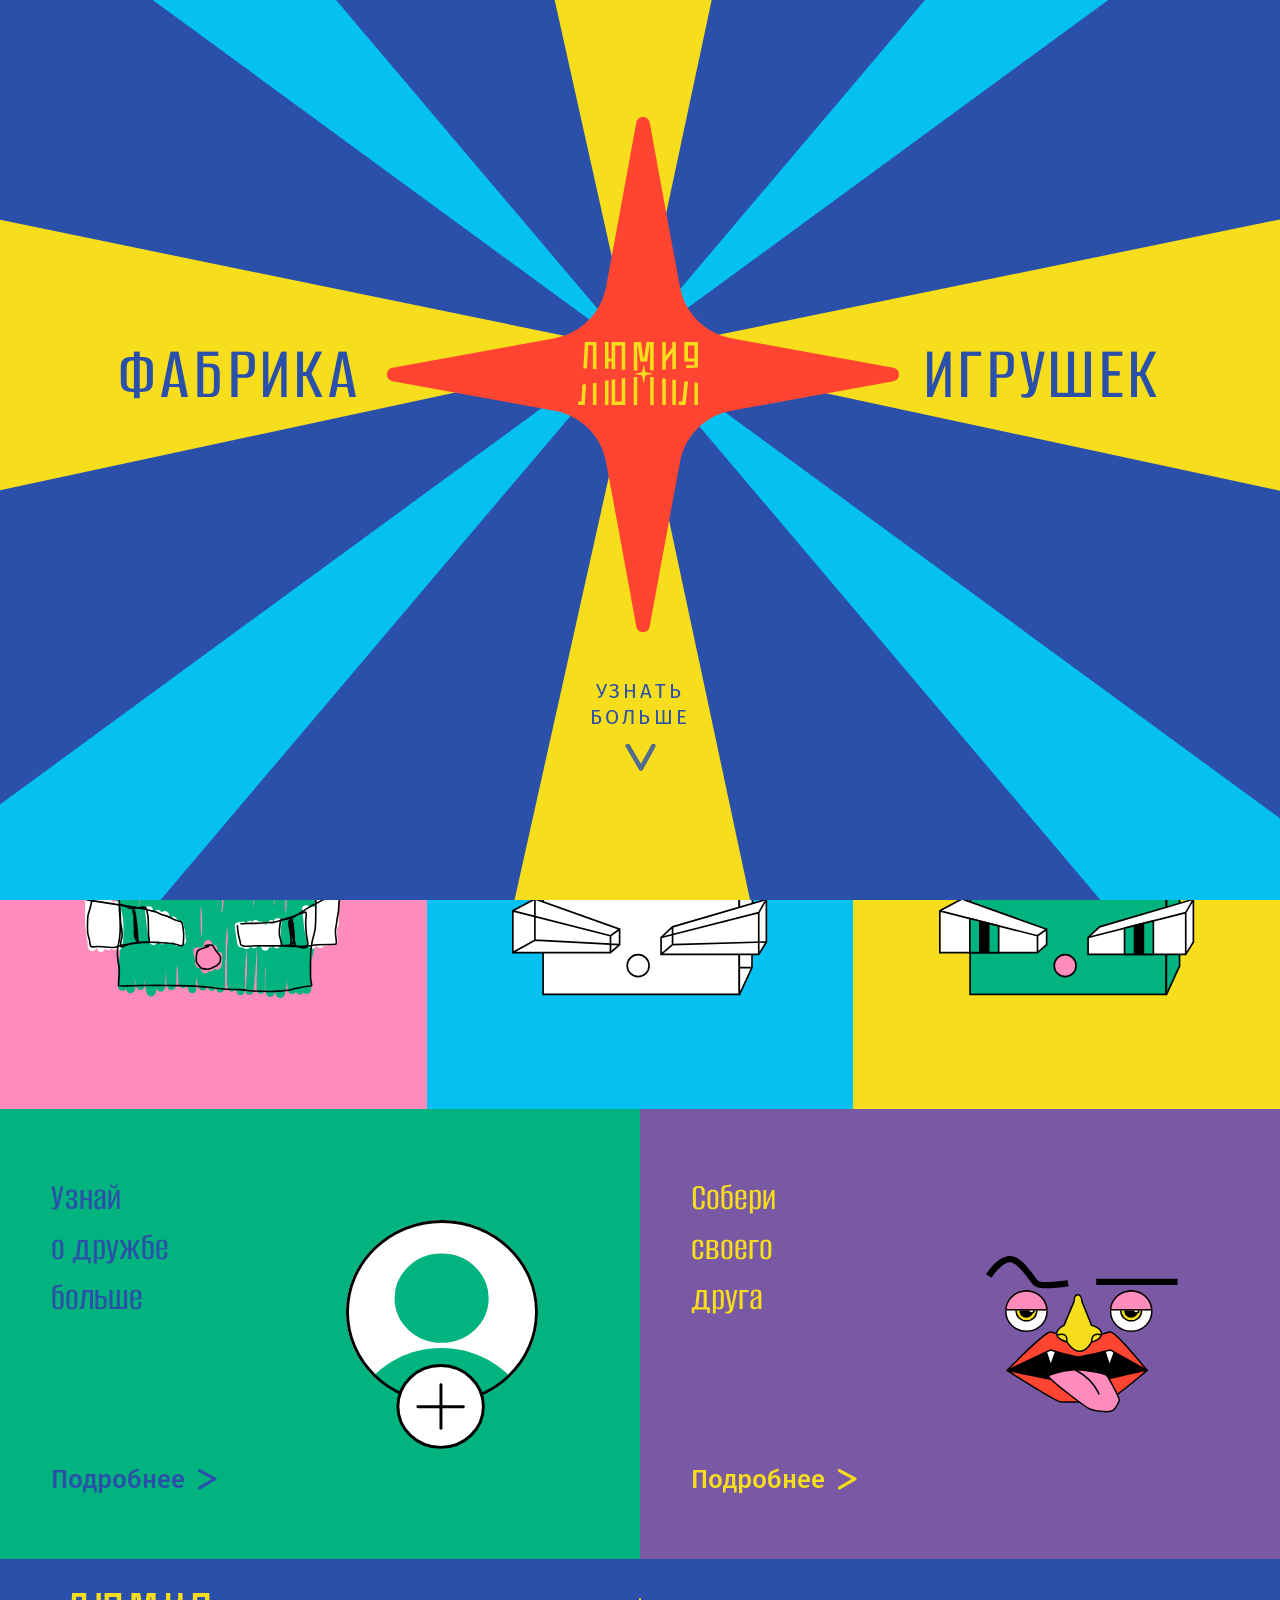
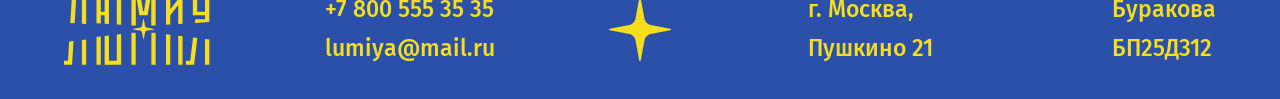
==== commit fbc0c17d: "правки" ====
--- a/index.html
+++ b/index.html
@@ -16,7 +16,6 @@
         <img src="images/yellow_rays.svg" alt="" class="splash-ray splash-ray-yellow">
     </div>
     
-    <!-- Текст и звезда -->
     <div class="splash-content">
         <div class="splash-text-wrapper">
             <span class="splash-text-left">ФАБРИКА</span>
@@ -24,10 +23,11 @@
             <span class="splash-text-right">ИГРУШЕК</span>
         </div>
         
-        <div class="splash-bottom">
+        <!-- Нижняя часть — теперь кнопка -->
+        <button class="splash-bottom" id="splashButton" aria-label="Перейти на сайт">
             <span class="splash-bottom-text">Узнать<br>больше</span>
             <img src="images/arrow_blue.svg" alt="Стрелка вниз" class="splash-arrow-down">
-        </div>
+        </button>
     </div>
 </section>
 
--- a/css/style.css
+++ b/css/style.css
@@ -1183,16 +1183,6 @@
     font-style: italic;
 }
 
-.form-field .chevron {
-    position: absolute;
-    right: 16px;
-    top: 50%;
-    transform: translateY(-50%);
-    pointer-events: none;
-    color: #2B50AA;
-    font-size: 20px;
-}
-
 .submit-btn {
     width: 100%;
     background: #2B50AA;
@@ -1213,23 +1203,6 @@
     background: #1a3a8a;
 }
 
-.close-btn {
-    position: absolute;
-    top: 12px;
-    right: 16px;
-    background: none;
-    border: none;
-    font-size: 28px;
-    color: #2B50AA;
-    cursor: pointer;
-    line-height: 1;
-    font-family: sans-serif;
-}
-
-.close-btn:hover {
-    opacity: 0.7;
-}
-
 .success-msg {
     display: none;
     text-align: center;
@@ -1250,22 +1223,22 @@
     line-height: 1.4;
 }
 
-  /* Затемнение */
+/* Затемнение */
 .overlay {
-  position: fixed;
-  top: 0;
-  left: 0;
-  width: 100%;
-  height: 100%;
-  background: rgba(43, 80, 170, 0.55);
-  display: none;
-  align-items: center;
-  justify-content: center;
-  z-index: 1000;
+    position: fixed;
+    top: 0;
+    left: 0;
+    width: 100%;
+    height: 100%;
+    background: rgba(43, 80, 170, 0.55);
+    display: none;
+    align-items: center;
+    justify-content: center;
+    z-index: 1000;
 }
 
 .overlay.show {
-  display: flex;
+    display: flex;
 }
 
 button.events-button {
@@ -1473,9 +1446,22 @@
     margin-top: 4vh;
     position: relative;
     z-index: 3;
-}
-
-/* Текст внизу */
+    background: none;
+    border: none;
+    cursor: pointer;
+    padding: 10px 20px;
+    transition: opacity 0.3s ease, transform 0.3s ease;
+}
+
+.splash-bottom:hover {
+    opacity: 0.8;
+    transform: scale(1.05);
+}
+
+.splash-bottom:active {
+    transform: scale(0.95);
+}
+
 .splash-bottom-text {
     font-family: 'FiraSans', sans-serif;
     font-weight: 400;
@@ -1485,25 +1471,24 @@
     line-height: 1.3;
     text-transform: uppercase;
     letter-spacing: 0.15em;
-}
-
-/* Стрелка вниз */
+    pointer-events: none;
+}
+
 .splash-arrow-down {
     width: 2.2vw;
     height: auto;
-    transform: rotate(180deg);
+    transform: rotate(90deg);
     animation: bounceArrow 2s ease-in-out infinite;
-    cursor: pointer;
+    pointer-events: none;
     opacity: 0.8;
 }
 
-/* Анимация стрелки */
 @keyframes bounceArrow {
     0%, 100% {
-        transform: rotate(180deg) translateY(0);
+        transform: rotate(90deg) translateY(0);
     }
     50% {
-        transform: rotate(180deg) translateY(0.6vw);
+        transform: rotate(90deg) translateY(0.6vw);
     }
 }
 
@@ -1551,14 +1536,6 @@
         width: 3vw;
     }
     
-    @keyframes bounceArrow {
-        0%, 100% {
-            transform: rotate(90deg) translateY(0);
-        }
-        50% {
-            transform: rotate(90deg) translateY(0.8vw);
-        }
-    }
 }
 
 @media (max-width: 475px) {
@@ -1595,14 +1572,6 @@
         width: 4vw;
     }
     
-    @keyframes bounceArrow {
-        0%, 100% {
-            transform: rotate(90deg) translateY(0);
-        }
-        50% {
-            transform: rotate(90deg) translateY(1vw);
-        }
-    }
 }
 
 
